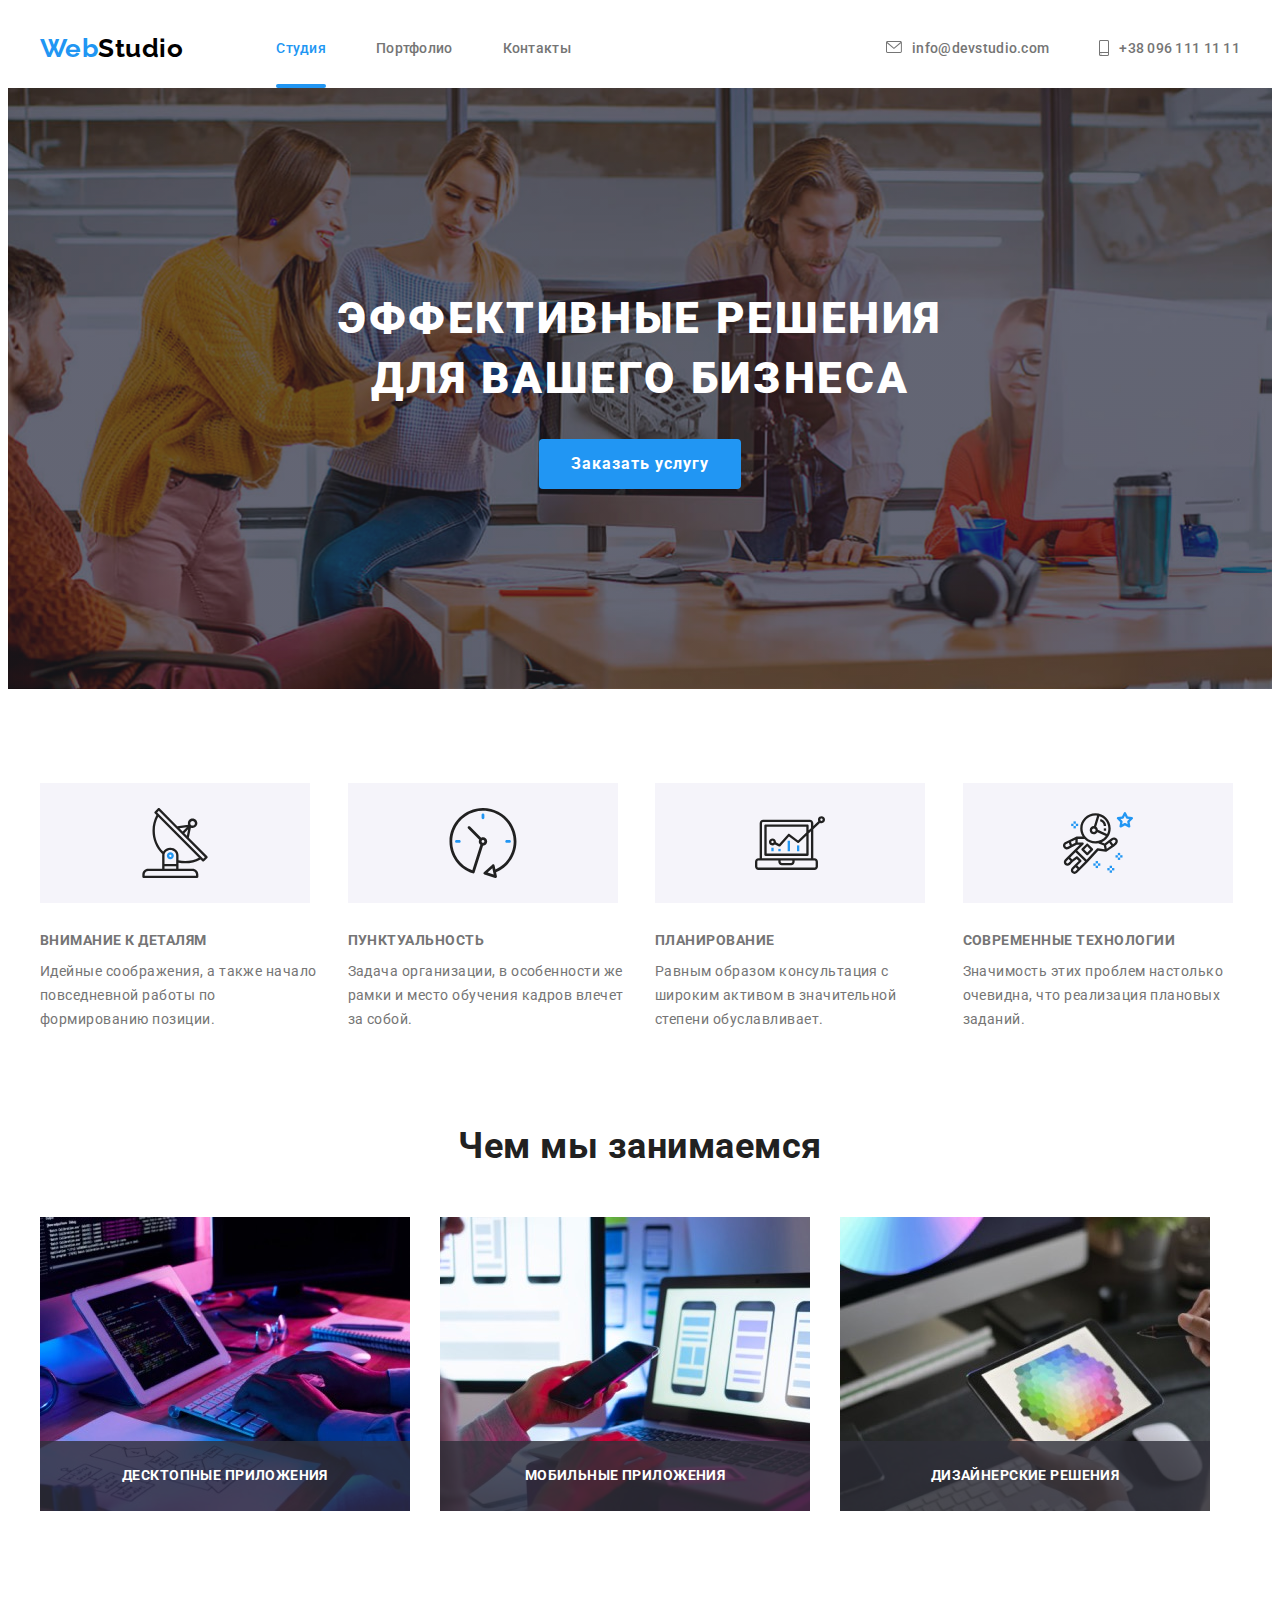
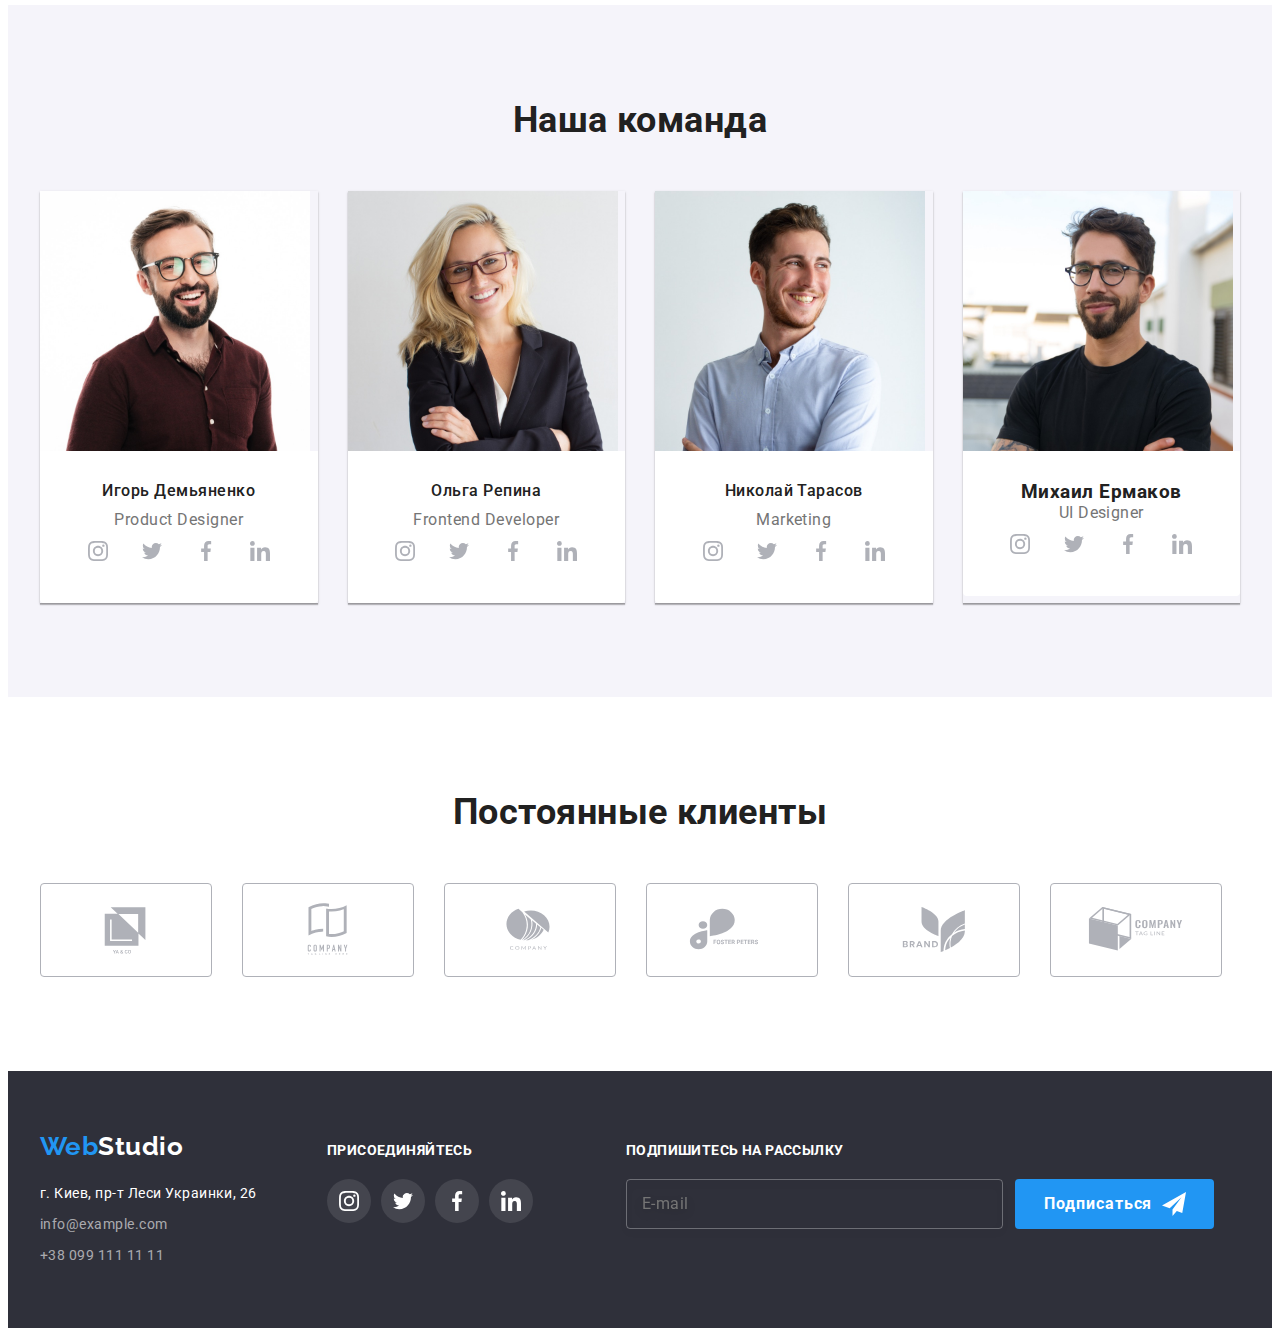
==== index.html @ 982da7e7 "Initial commit" ====
<!DOCTYPE html>
<html lang="ru">
  <head>
    <meta charset="UTF-8" />
    <meta http-equiv="X-UA-Compatible" content="IE=edge" />
    <meta name="viewport" content="width=device-width, initial-scale=1.0" />
    <title>WebStudio</title>
    <!-- Шрифты -->
    <link rel="preconnect" href="https://fonts.googleapis.com" />
    <link rel="preconnect" href="https://fonts.gstatic.com" crossorigin />
    <link
      href="https://fonts.googleapis.com/css2?family=Raleway:wght@700&family=Roboto:wght@400;500;700;900&display=swap"
      rel="stylesheet"
    />
    <!-- Нормализация стилей -->
    <link
      rel="stylesheet"
      href="https://cdnjs.cloudflare.com/ajax/libs/modern-normalize/1.1.0/modern-normalize.min.css"
      integrity="sha512-wpPYUAdjBVSE4KJnH1VR1HeZfpl1ub8YT/NKx4PuQ5NmX2tKuGu6U/JRp5y+Y8XG2tV+wKQpNHVUX03MfMFn9Q=="
      crossorigin="anonymous"
      referrerpolicy="no-referrer"
    />
    <!-- Стили текущие -->
    <link rel="stylesheet" href="./css/main.min.css" />
  </head>

  <body>
    <!-- Шапка сайта -->
    <header class="header">
      <div class="container header__container">
        <a href="./index.html" class="logo header__logo"
          ><span class="logo__accent">Web</span>Studio</a
        >
        <nav class="nav-menu">
          <ul class="nav-menu__list nav-menu__list--web list">
            <li class="nav-menu__item">
              <a href="./index.html" class="nav-menu__link link nav-menu__link--current">Студия</a>
            </li>
            <li class="nav-menu__item">
              <a href="./portfolio.html" class="nav-menu__link link">Портфолио</a>
            </li>
            <li class="nav-menu__item">
              <a href="" class="nav-menu__link link">Контакты</a>
            </li>
          </ul>
        </nav>
        <ul class="nav-contact list nav-contact--right nav-contact--web">
          <li class="nav-contact__item">
            <a href="mailto:info@devstudio.com" class="nav-contact__link link">
              <div class="nav-contact__wrapper">
                <svg class="nav-contact__icon" width="16" height="12">
                  <use href="./images/icons.svg#mail"></use>
                </svg>
                <p>info@devstudio.com</p>
              </div>
            </a>
          </li>
          <li class="nav-contact__item">
            <a href="tel:+380991111111" class="nav-contact__link link">
              <div class="nav-contact__wrapper nav-contact__wrapper--center">
                <svg class="nav-contact__icon" width="10" height="16">
                  <use href="./images/icons.svg#smartphone"></use>
                </svg>
                <p>+38 096 111 11 11</p>
              </div>
            </a>
          </li>
        </ul>
      </div>
    </header>

    <!-- Основной контент -->
    <main>
      <!-- Секция-герой -->
      <section class="hero">
        <div class="container">
          <h1 class="hero__title">Эффективные решения для вашего бизнеса</h1>
          <button type="button" class="btn hero__btn" data-modal-open>Заказать услугу</button>
        </div>
      </section>

      <!-- Модальное окно -->
      <div class="backdrop backdrop--is-hidden" data-modal>
        <div class="modal">
          <button type="button" class="modal__close-btn" data-modal-close>
            <svg class="modal__icon" width="30" height="30">
              <use href="./images/icons.svg#icon-close-black"></use>
            </svg>
          </button>
          <strong class="modal__title">Оставьте свои данные, мы вам перезвоним</strong>
          <div class="modal__container">
            <form name="modal__form">
              <div class="modal__group" role="group">
                <label class="modal__form-label">
                  <span class="modal__label-text">Имя</span>
                  <input
                    class="modal__form-field"
                    name="user-name"
                    type="text"
                    placeholder=" "
                    minlength="3"
                    maxlength="50"
                    required
                  />
                  <svg class="modal__form-icon" width="18" height="18">
                    <use href="./images/icons.svg#icon-person-black"></use>
                  </svg>
                </label>
                <label class="modal__form-label">
                  <span class="modal__label-text">Телефон</span>
                  <input
                    class="modal__form-field"
                    name="user-contact"
                    type="tel"
                    placeholder=" "
                    minlength="10"
                    maxlength="13"
                    required
                  />
                  <svg class="modal__form-icon" width="18" height="18">
                    <use href="./images/icons.svg#icon-phone-black"></use>
                  </svg>
                </label>
                <label class="modal__form-label">
                  <span class="modal__label-text">Почта</span>
                  <input
                    class="modal__form-field"
                    name="user-email"
                    type="email"
                    placeholder=" "
                    minlength="9"
                    maxlength="50"
                    required
                  />
                  <svg class="modal__form-icon" width="18" height="18">
                    <use href="./images/icons.svg#icon-email-black"></use>
                  </svg>
                </label>
                <label class="modal__form-label">
                  <span class="modal__label-text">Комментарий</span>
                  <textarea
                    class="modal__form-field modal__field-comment"
                    placeholder="Введите текст"
                  ></textarea>
                </label>
              </div>
              <label class="checkbox modal__checkbox">
                <input
                  class="checkbox__standart visually-hidden"
                  name="checkbox-agreement"
                  type="checkbox"
                  value=""
                />
                <span class="checkbox__custom">
                  <svg class="checkbox__icon" width="16" height="15">
                    <use href="./images/icons.svg#icon-check"></use>
                  </svg>
                </span>
                <span class="checkbox__agreement"
                  >Соглашаюсь с рассылкой и принимаю
                  <a class="checkbox__link" href="">Условия договора</a>
                </span>
              </label>
              <button class="btn modal__btn-send-form" type="submit">Отправить</button>
            </form>
          </div>
        </div>
      </div>
      <!-- Преимущества студии -->
      <section class="section-benefits section">
        <div class="container">
          <h2 class="section-title visually-hidden">Преимущества</h2>
          <ul class="list section-benefits__list">
            <li class="section-benefits__item">
              <div class="section-benefits__wrapper-img">
                <svg class="section-benefits__img" width="70" height="70">
                  <use href="./images/icons.svg#antenna"></use>
                </svg>
              </div>
              <h3 class="section-benefits__subtitle">Внимание к деталям</h3>
              <p class="section-benefits__desc">
                Идейные соображения, а также начало повседневной работы по формированию позиции.
              </p>
            </li>
            <li class="section-benefits__item">
              <div class="section-benefits__wrapper-img">
                <svg class="section-benefits__img" width="70" height="70">
                  <use href="./images/icons.svg#clock"></use>
                </svg>
              </div>
              <h3 class="section-benefits__subtitle">Пунктуальность</h3>
              <p class="section-benefits__desc">
                Задача организации, в особенности же рамки и место обучения кадров влечет за собой.
              </p>
            </li>
            <li class="section-benefits__item">
              <div class="section-benefits__wrapper-img">
                <svg class="section-benefits__img" width="70" height="70">
                  <use href="./images/icons.svg#diagram"></use>
                </svg>
              </div>
              <h3 class="section-benefits__subtitle">Планирование</h3>
              <p class="section-benefits__desc">
                Равным образом консультация с широким активом в значительной степени обуславливает.
              </p>
            </li>
            <li class="section-benefits__item">
              <div class="section-benefits__wrapper-img">
                <svg class="section-benefits__img" width="70" height="70">
                  <use href="./images/icons.svg#astronaut"></use>
                </svg>
              </div>
              <h3 class="section-benefits__subtitle">Современные технологии</h3>
              <p class="section-benefits__desc">
                Значимость этих проблем настолько очевидна, что реализация плановых заданий.
              </p>
            </li>
          </ul>
        </div>
      </section>

      <!-- Чем занимается студия -->
      <section class="section-work section">
        <div class="container">
          <h2 class="section-work__section-title section-title">Чем мы занимаемся</h2>
          <ul class="section-work__list list">
            <li class="section-work__item">
              <img
                src="./images/imagesmain/whatwedo-koding.jpg"
                alt="Человек пишет программный код"
                width="370"
              />
              <p class="section-work__desc">Десктопные приложения</p>
            </li>
            <li class="section-work__item">
              <img
                src="./images/imagesmain/whatwedo-mob.jpg"
                alt="На экране ноутбока представлены варианты разметки сайта для телефона"
                width="370"
              />
              <p class="section-work__desc">Мобильные приложения</p>
            </li>
            <li class="section-work__item">
              <img
                src="./images/imagesmain/whatwedo-tab.jpg"
                alt="Планшет со спектром цветов"
                width="370"
              />
              <p class="section-work__desc">Дизайнерские решения</p>
            </li>
          </ul>
        </div>
      </section>

      <!-- Команда сотрудников студии -->
      <section class="section-team section">
        <div class="container">
          <h2 class="section-team__section-title section-title">Наша команда</h2>
          <ul class="list section-team__list">
            <li class="section-team__item">
              <img
                src="./images/imagesmain/Demyanenko.jpg"
                alt="Фото Product Designer Игорь Демьяненко"
                width="270"
              />
              <div class="section-team__card">
                <h3 class="section-team__subtitle subtitle">Игорь Демьяненко</h3>
                <p class="section-team__desc" lang="en">Product Designer</p>
                <ul class="list socialmedia-list">
                  <li class="socialmedia-list__item">
                    <a
                      href=""
                      class="link socialmedia-list__link"
                      target="_blank"
                      rel="noopener no-referrer"
                      aria-label="instagram"
                    >
                      <svg class="socialmedia-list__icon" width="20" height="20">
                        <use href="./images/icons.svg#instagram"></use>
                      </svg>
                    </a>
                  </li>
                  <li class="socialmedia-list__item">
                    <a
                      href=""
                      class="link socialmedia-list__link"
                      target="_blank"
                      rel="noopener no-referrer"
                      aria-label="twitter"
                    >
                      <svg class="socialmedia-list__icon" width="20" height="20">
                        <use href="./images/icons.svg#twitter"></use>
                      </svg>
                    </a>
                  </li>
                  <li class="socialmedia-list__item">
                    <a
                      href=""
                      class="link socialmedia-list__link"
                      target="_blank"
                      rel="noopener no-referrer"
                      aria-label="facebook"
                    >
                      <svg class="socialmedia-list__icon" width="20" height="20">
                        <use href="./images/icons.svg#facebook"></use>
                      </svg>
                    </a>
                  </li>
                  <li class="socialmedia-list__item">
                    <a
                      href=""
                      class="link socialmedia-list__link"
                      target="_blank"
                      rel="noopener no-referrer"
                      aria-label="linkedin"
                    >
                      <svg class="socialmedia-list__icon" width="20" height="20">
                        <use href="./images/icons.svg#linkedin"></use>
                      </svg>
                    </a>
                  </li>
                </ul>
              </div>
            </li>
            <li class="section-team__item">
              <img
                src="./images/imagesmain/Repina.jpg"
                alt="Фото Frontend Developer Ольга Репина"
                width="270"
              />
              <div class="section-team__card">
                <h3 class="section-team__subtitle subtitle">Ольга Репина</h3>
                <p class="section-team__desc" lang="en">Frontend Developer</p>
                <ul class="list socialmedia-list">
                  <li class="socialmedia-list__item">
                    <a
                      href=""
                      class="link socialmedia-list__link"
                      target="_blank"
                      rel="noopener no-referrer"
                      aria-label="instagram"
                    >
                      <svg class="socialmedia-list__icon" width="20" height="20">
                        <use href="./images/icons.svg#instagram"></use>
                      </svg>
                    </a>
                  </li>
                  <li class="socialmedia-list__item">
                    <a
                      href=""
                      class="link socialmedia-list__link"
                      target="_blank"
                      rel="noopener no-referrer"
                      aria-label="twitter"
                    >
                      <svg class="socialmedia-list__icon" width="20" height="20">
                        <use href="./images/icons.svg#twitter"></use>
                      </svg>
                    </a>
                  </li>
                  <li class="socialmedia-list__item">
                    <a
                      href=""
                      class="link socialmedia-list__link"
                      target="_blank"
                      rel="noopener no-referrer"
                      aria-label="facebook"
                    >
                      <svg class="socialmedia-list__icon" width="20" height="20">
                        <use href="./images/icons.svg#facebook"></use>
                      </svg>
                    </a>
                  </li>
                  <li class="socialmedia-list__item">
                    <a
                      href=""
                      class="link socialmedia-list__link"
                      target="_blank"
                      rel="noopener no-referrer"
                      aria-label="linkedin"
                    >
                      <svg class="socialmedia-list__icon" width="20" height="20">
                        <use href="./images/icons.svg#linkedin"></use>
                      </svg>
                    </a>
                  </li>
                </ul>
              </div>
            </li>
            <li class="section-team__item">
              <img
                src="./images/imagesmain/Tarasov.jpg"
                alt="Фото Marketing Николай Тарасов"
                width="270"
              />
              <div class="section-team__card">
                <h3 class="section-team__subtitle subtitle">Николай Тарасов</h3>
                <p class="section-team__desc" lang="en">Marketing</p>
                <ul class="list socialmedia-list">
                  <li class="socialmedia-list__item">
                    <a
                      href=""
                      class="link socialmedia-list__link"
                      target="_blank"
                      rel="noopener no-referrer"
                      aria-label="instagram"
                    >
                      <svg class="socialmedia-list__icon" width="20" height="20">
                        <use href="./images/icons.svg#instagram"></use>
                      </svg>
                    </a>
                  </li>
                  <li class="socialmedia-list__item">
                    <a
                      href=""
                      class="link socialmedia-list__link"
                      target="_blank"
                      rel="noopener no-referrer"
                      aria-label="twitter"
                    >
                      <svg class="socialmedia-list__icon" width="20" height="20">
                        <use href="./images/icons.svg#twitter"></use>
                      </svg>
                    </a>
                  </li>
                  <li class="socialmedia-list__item">
                    <a
                      href=""
                      class="link socialmedia-list__link"
                      target="_blank"
                      rel="noopener no-referrer"
                      aria-label="facebook"
                    >
                      <svg class="socialmedia-list__icon" width="20" height="20">
                        <use href="./images/icons.svg#facebook"></use>
                      </svg>
                    </a>
                  </li>
                  <li class="socialmedia-list__item">
                    <a
                      href=""
                      class="link socialmedia-list__link"
                      target="_blank"
                      rel="noopener no-referrer"
                      aria-label="linkedin"
                    >
                      <svg class="socialmedia-list__icon" width="20" height="20">
                        <use href="./images/icons.svg#linkedin"></use>
                      </svg>
                    </a>
                  </li>
                </ul>
              </div>
            </li>
            <li class="section-team__item">
              <img
                src="./images/imagesmain/Ermakov.jpg"
                alt="Фото UI Designer Михаил Ермаков"
                width="270"
              />
              <div class="section-team__card">
                <h3 class="subtitle">Михаил Ермаков</h3>
                <p class="desc" lang="en">UI Designer</p>
                <ul class="list socialmedia-list">
                  <li class="socialmedia-list__item">
                    <a
                      href=""
                      class="link socialmedia-list__link"
                      target="_blank"
                      rel="noopener no-referrer"
                      aria-label="instagram"
                    >
                      <svg class="socialmedia-list__icon" width="20" height="20">
                        <use href="./images/icons.svg#instagram"></use>
                      </svg>
                    </a>
                  </li>
                  <li class="socialmedia-list__item">
                    <a
                      href=""
                      class="link socialmedia-list__link"
                      target="_blank"
                      rel="noopener no-referrer"
                      aria-label="twitter"
                    >
                      <svg class="socialmedia-list__icon" width="20" height="20">
                        <use href="./images/icons.svg#twitter"></use>
                      </svg>
                    </a>
                  </li>
                  <li class="socialmedia-list__item">
                    <a
                      href=""
                      class="link socialmedia-list__link"
                      target="_blank"
                      rel="noopener no-referrer"
                      aria-label="facebook"
                    >
                      <svg class="socialmedia-list__icon" width="20" height="20">
                        <use href="./images/icons.svg#facebook"></use>
                      </svg>
                    </a>
                  </li>
                  <li class="socialmedia-list__item">
                    <a
                      href=""
                      class="link socialmedia-list__link"
                      target="_blank"
                      rel="noopener no-referrer"
                      aria-label="linkedin"
                    >
                      <svg class="socialmedia-list__icon" width="20" height="20">
                        <use href="./images/icons.svg#linkedin"></use>
                      </svg>
                    </a>
                  </li>
                </ul>
              </div>
            </li>
          </ul>
        </div>
      </section>
    </main>

    <!-- Постоянные клиенты -->
    <section class="section-clients section section-clients--last">
      <div class="container clients-container">
        <h2 class="section-clients__title section-title">Постоянные клиенты</h2>
        <ul class="list section-clients__list">
          <li class="section-clients__item">
            <a
              class="link section-clients__link"
              href=""
              rel="noopener no-refferel"
              target="_blank"
              aria-label="Логотип компании-клиента YA&CO"
            >
              <svg class="section-clients__logo" width="106" height="60">
                <use href="./images/icons.svg#logo-1"></use>
              </svg>
            </a>
          </li>
          <li class="section-clients__item">
            <a
              class="link section-clients__link"
              href=""
              rel="noopener no-refferel"
              target="_blank"
              aria-label="Логотип компании-клиента2"
            >
              <svg class="section-clients__logo" width="106" height="60">
                <use href="./images/icons.svg#logo-2"></use>
              </svg>
            </a>
          </li>
          <li class="section-clients__item">
            <a
              class="link section-clients__link"
              href=""
              rel="noopener no-refferel"
              target="_blank"
              aria-label="Логотип компании-клиента3"
            >
              <svg class="section-clients__logo" width="106" height="60">
                <use href="./images/icons.svg#logo-3"></use>
              </svg>
            </a>
          </li>
          <li class="section-clients__item">
            <a
              class="link section-clients__link"
              href=""
              rel="noopener no-refferel"
              target="_blank"
              aria-label="Логотип компании-клиента4"
            >
              <svg class="section-clients__logo" width="106" height="60">
                <use href="./images/icons.svg#logo-4"></use>
              </svg>
            </a>
          </li>
          <li class="section-clients__item">
            <a
              class="link section-clients__link"
              href=""
              rel="noopener no-refferel"
              target="_blank"
              aria-label="Логотип компании-клиента5"
            >
              <svg class="section-clients__logo" width="106" height="60">
                <use href="./images/icons.svg#logo-5"></use>
              </svg>
            </a>
          </li>
          <li class="section-clients__item">
            <a
              class="link section-clients__link"
              href=""
              rel="noopener no-refferel"
              target="_blank"
              aria-label="Логотип компании-клиента6"
            >
              <svg class="section-clients__logo" width="106" height="60">
                <use href="./images/icons.svg#logo-6"></use>
              </svg>
            </a>
          </li>
        </ul>
      </div>
    </section>

    <!-- Подвал сайта -->
    <footer class="footer">
      <div class="container footer__container">
        <div class="footer__contact">
          <a href="./index.html" class="logo footer__logo"
            ><span class="logo__accent">Web</span>Studio</a
          >
          <address class="address footer__address">
            <ul class="address__list list">
              <li class="address__item">
                <a href="" class="address__link address__link--white link"
                  >г. Киев, пр-т Леси Украинки, 26</a
                >
              </li>
              <li class="address__item">
                <a href="mailto:info@example.com" class="address__link link">info@example.com</a>
              </li>
              <li class="address__item">
                <a href="tel:+380991111111" class="address__link link">+38 099 111 11 11</a>
              </li>
            </ul>
          </address>
        </div>
        <div class="footer__follow">
          <h2 class="footer__title">присоединяйтесь</h2>
          <ul class="socialmedia-list list">
            <li class="socialmedia-list__item">
              <a
                href=""
                class="socialmedia-list__link socialmedia-list__link--on-bckgr link"
                target="_blank"
                rel="noopener no-referrer"
                aria-label="instagram"
              >
                <svg class="socialmedia-list__icon" width="20" height="20">
                  <use href="./images/icons.svg#instagram"></use>
                </svg>
              </a>
            </li>
            <li class="socialmedia-list__item">
              <a
                href=""
                class="socialmedia-list__link socialmedia-list__link--on-bckgr link"
                target="_blank"
                rel="noopener no-referrer"
                aria-label="twitter"
              >
                <svg class="socialmedia-list__icon" width="20" height="20">
                  <use href="./images/icons.svg#twitter"></use>
                </svg>
              </a>
            </li>
            <li class="socialmedia-list__item">
              <a
                href=""
                class="socialmedia-list__link socialmedia-list__link--on-bckgr link"
                target="_blank"
                rel="noopener no-referrer"
                aria-label="facebook"
              >
                <svg class="socialmedia-list__icon" width="20" height="20">
                  <use href="./images/icons.svg#facebook"></use>
                </svg>
              </a>
            </li>
            <li class="socialmedia-list__item">
              <a
                href=""
                class="socialmedia-list__link socialmedia-list__link--on-bckgr link"
                target="_blank"
                rel="noopener no-referrer"
                aria-label="linkedin"
              >
                <svg class="socialmedia-list__icon" width="20" height="20">
                  <use href="./images/icons.svg#linkedin"></use>
                </svg>
              </a>
            </li>
          </ul>
        </div>
        <div class="footer__subscribe">
          <h2 class="footer__title">Подпишитесь на рассылку</h2>
          <form name="subscribe-form" class="subscribe-form">
            <input
              class="subscribe-form__field"
              name="subscribe-email"
              type="email"
              placeholder="E-mail"
              autocomplete="on"
            />
            <button class="btn subscribe-form__btn" type="submit">
              <span> Подписаться</span>
              <svg class="subscribe-form__icon" width="24" height="24">
                <use href="./images/icons.svg#icon-send"></use>
              </svg>
            </button>
          </form>
        </div>
      </div>
    </footer>
    <!-- Скрипты -->
    <script src="./js/modal.js"></script>
  </body>
</html>
---- css/main.min.css ----
:root{--main-text-color: #757575;--title-text-color: #212121;--accent-color: #2196f3;--text-on-background: #ffffff;--background-color: #f5f4fa;--width-container: 1200px;--animation: 250ms cubic-bezier(0.4, 0, 0.2, 1)}.visually-hidden{position:absolute;width:1px;height:1px;margin:-1px;border:0;padding:0;white-space:nowrap;-webkit-clip-path:inset(100%);clip-path:inset(100%);clip:rect(0 0 0 0);overflow:hidden}body{color:var(--main-text-color);font-family:"Roboto",sans-serif;letter-spacing:.03em}.link{color:var(--title-text-color)}h1,h2,h3,h4,h5,h6,p{margin:0}.list{list-style:none;padding:0;margin:0}.link{text-decoration:none;color:currentColor}img{display:block;max-width:100%}.container{width:var(--width-container);margin-left:auto;margin-right:auto;padding-left:15px;padding-right:15px}.section{padding-top:94px}.logo{color:#000;text-decoration:none;font-family:"Raleway",sans-serif;font-weight:700;font-size:26px;line-height:1.19}.logo:hover,.logo:focus{color:#000;text-decoration:none;font-family:"Raleway",sans-serif;font-weight:700;font-size:26px;line-height:1.19}.logo__accent{color:var(--accent-color)}.logo__accent:hover,.logo__accent:focus{color:var(--accent-color)}.btn{border:none;border-radius:4px;font-family:inherit;font-size:16px;font-weight:700;line-height:1.88;letter-spacing:.06em;color:var(--text-on-background);background-color:var(--accent-color);cursor:pointer;-webkit-transition:background-color var(--animation) filter var(--animation);transition:background-color var(--animation) filter var(--animation)}.btn:hover,.btn:focus{background-color:#188ce8;-webkit-box-shadow:0px 4px 4px rgba(0,0,0,.15);box-shadow:0px 4px 4px rgba(0,0,0,.15)}.section-title{font-weight:700;font-size:36px;line-height:1.17;text-align:center;color:var(--title-text-color)}.subtitle{color:var(--title-text-color)}.socialmedia-list{display:-webkit-box;display:-ms-flexbox;display:flex;-webkit-box-align:center;-ms-flex-align:center;align-items:center;-webkit-box-pack:center;-ms-flex-pack:center;justify-content:center;gap:10px}.socialmedia-list__link{display:-webkit-box;display:-ms-flexbox;display:flex;-webkit-box-align:center;-ms-flex-align:center;align-items:center;-webkit-box-pack:center;-ms-flex-pack:center;justify-content:center;width:44px;height:44px;border-radius:50%;color:#afb1b8;-webkit-transition:background-color var(--animation),color var(--animation);transition:background-color var(--animation),color var(--animation)}.socialmedia-list__icon{fill:currentColor}.socialmedia-list__link:hover,.socialmedia-list__link:focus{background-color:var(--accent-color);color:#fff}.backdrop{position:fixed;top:0;left:0;width:100%;height:100%;z-index:100;background:rgba(0,0,0,.2);opacity:1;-webkit-transition:opacity var(--animation),visibility var(--animation);transition:opacity var(--animation),visibility var(--animation)}.backdrop--is-hidden{opacity:0;visibility:hidden;pointer-events:none}.modal{position:absolute;top:50%;left:50%;width:528px;height:581px;-webkit-transform:translate(-50%, -50%) scale(1);transform:translate(-50%, -50%) scale(1);padding:40px;background-color:#fff;-webkit-box-shadow:0px 1px 3px rgba(0,0,0,.12),0px 1px 1px rgba(0,0,0,.14),0px 2px 1px rgba(0,0,0,.2);box-shadow:0px 1px 3px rgba(0,0,0,.12),0px 1px 1px rgba(0,0,0,.14),0px 2px 1px rgba(0,0,0,.2);border-radius:4px;-webkit-transition:-webkit-transform var(--animation);transition:-webkit-transform var(--animation);transition:transform var(--animation);transition:transform var(--animation), -webkit-transform var(--animation)}.backdrop--is-hidden .modal{-webkit-transform:translate(-50%, -50%) scale(0.5);transform:translate(-50%, -50%) scale(0.5)}.modal__close-btn{position:absolute;top:8px;right:8px;display:-webkit-box;display:-ms-flexbox;display:flex;-webkit-box-align:center;-ms-flex-align:center;align-items:center;-webkit-box-pack:center;-ms-flex-pack:center;justify-content:center;width:30px;height:30px;border-radius:50%;background:#fff;border:1px solid rgba(0,0,0,.1);cursor:pointer;-webkit-transition:fill var(--animation);transition:fill var(--animation)}.modal__close-btn:hover,.modal__close-btn:focus{fill:var(--accent-color)}.modal__title{font-family:"Roboto";font-weight:700;font-size:20px;line-height:1.15;text-align:center;letter-spacing:.03em;color:var(--title-text-color)}.modal__container{padding-top:12px;text-align:center}.modal__form-label{position:relative;display:-webkit-box;display:-ms-flexbox;display:flex;-webkit-box-orient:vertical;-webkit-box-direction:normal;-ms-flex-direction:column;flex-direction:column;margin-bottom:10px}.modal__label-text{margin-bottom:4px;font-family:"Roboto";font-weight:400;font-size:12px;line-height:1.17;letter-spacing:.01em;text-align:left;color:var(--main-text-color)}.modal__form-field{height:40px;border:1px solid rgba(33,33,33,.2);border-radius:4px;padding-left:40px;-webkit-transition:border-color var(--animation);transition:border-color var(--animation)}.modal__form-field:focus{border-color:var(--accent-color);outline:rgba(0,0,0,0)}.modal__form-field:invalid:not(:-moz-placeholder-shown){border:1px solid red}.modal__form-field:invalid:not(:-ms-input-placeholder){border:1px solid red}.modal__form-field:invalid:not(:placeholder-shown){border:1px solid red}.modal__field-comment{height:120px;border:1px solid rgba(33,33,33,.2);border-radius:4px;-webkit-transition:border-color var(--animation);transition:border-color var(--animation);padding:12px 16px;resize:none}.modal__field-comment::-webkit-input-placeholder{font-family:"Roboto";font-weight:400;font-size:12px;line-height:1.17;letter-spacing:.01em;color:rgba(117,117,117,.5)}.modal__field-comment::-moz-placeholder{font-family:"Roboto";font-weight:400;font-size:12px;line-height:1.17;letter-spacing:.01em;color:rgba(117,117,117,.5)}.modal__field-comment:-ms-input-placeholder{font-family:"Roboto";font-weight:400;font-size:12px;line-height:1.17;letter-spacing:.01em;color:rgba(117,117,117,.5)}.modal__field-comment::-ms-input-placeholder{font-family:"Roboto";font-weight:400;font-size:12px;line-height:1.17;letter-spacing:.01em;color:rgba(117,117,117,.5)}.modal__field-comment::placeholder{font-family:"Roboto";font-weight:400;font-size:12px;line-height:1.17;letter-spacing:.01em;color:rgba(117,117,117,.5)}.modal__form-icon{position:absolute;top:50%;left:12px;-webkit-transition:fill var(--animation);transition:fill var(--animation)}.modal__form-field:focus+.modal__form-icon{fill:var(--accent-color)}.modal__checkbox{margin-top:20px;margin-bottom:0;padding-left:12px}.checkbox__custom{position:relative;display:inline-block;width:16px;height:15px;margin-right:9px;border:2px solid #212121;border-radius:2px}.checkbox__standart:checked+.checkbox__custom{display:inline-block;width:16px;height:15px;margin-right:9px;border:2px solid var(--accent-color);border-radius:2px;background-color:var(--accent-color)}.checkbox__icon{position:absolute;top:-2px;left:-2px;opacity:0}.checkbox__standart:checked+.checkbox__custom .checkbox__icon{opacity:1;fill:var(--text-on-background)}.checkbox__agreement{font-family:"Roboto";font-weight:400;font-size:14px;line-height:1.71;letter-spacing:.03em;color:var(--main-text-color)}.checkbox__link{color:var(--accent-color)}.modal__btn-send-form{margin-top:30px;padding:10px 55px 10px 56px;-webkit-box-shadow:0px 4px 4px rgba(0,0,0,.15);box-shadow:0px 4px 4px rgba(0,0,0,.15)}.subscribe-form{display:-webkit-box;display:-ms-flexbox;display:flex}.subscribe-form__btn{display:-webkit-inline-box;display:-ms-inline-flexbox;display:inline-flex;gap:10px;-webkit-box-align:center;-ms-flex-align:center;align-items:center;-webkit-box-pack:center;-ms-flex-pack:center;justify-content:center;padding:10px 28px 10px 29px}.subscribe-form__icon{fill:var(--text-on-background)}.subscribe-form__field{display:inline-block;width:358px;margin-right:12px;padding-top:14px;padding-bottom:14px;padding-left:15px;border:1px solid rgba(255,255,255,.3);-webkit-filter:drop-shadow(0px 4px 4px rgba(0, 0, 0, 0.15));filter:drop-shadow(0px 4px 4px rgba(0, 0, 0, 0.15));border-radius:4px;font-family:"Roboto";font-weight:400;font-size:16px;line-height:1.25;letter-spacing:.03em;color:rgba(255,255,255,.6);background-color:inherit;-webkit-transition:border-color var(--animation);transition:border-color var(--animation)}.subscribe-form__field:focus{border-color:var(--accent-color);outline:rgba(0,0,0,0)}.header__container{display:-webkit-box;display:-ms-flexbox;display:flex;-webkit-box-align:center;-ms-flex-align:center;align-items:center}.header__logo{margin-right:93px}.nav-menu__list{-webkit-box-align:center;-ms-flex-align:center;align-items:center;gap:50px}.nav-menu__list--web{display:-webkit-box;display:-ms-flexbox;display:flex}.nav-menu__item{position:relative}.nav-menu__link{display:block;padding-top:32px;padding-bottom:32px;font-weight:500;font-size:14px;line-height:1.15;letter-spacing:.02em;-webkit-transition:color var(--animation);transition:color var(--animation)}.nav-menu__link--current{color:var(--accent-color)}.nav-menu__link--current::before{position:absolute;bottom:0;left:0;content:"";display:inline-block;width:100%;height:4px;background:var(--accent-color);border-radius:2px}.nav-menu__link:hover,.nav-menu__link:focus{color:var(--accent-color)}.nav-contact{-webkit-box-align:center;-ms-flex-align:center;align-items:center;gap:50px}.nav-contact--web{display:-webkit-box;display:-ms-flexbox;display:flex}.nav-contact--right{margin-left:auto}.nav-contact__wrapper{display:-webkit-box;display:-ms-flexbox;display:flex;gap:10px;-webkit-box-align:baseline;-ms-flex-align:baseline;align-items:baseline}.nav-contact__wrapper--center{-webkit-box-align:center;-ms-flex-align:center;align-items:center}.nav-contact__icon{fill:currentColor}.nav-contact__link{display:block;padding-top:32px;padding-bottom:32px;font-weight:500;font-size:14px;line-height:1.15;letter-spacing:.02em;color:currentColor;-webkit-transition:color var(--animation);transition:color var(--animation)}.nav-contact__link:focus,.nav-contact__link:hover{color:var(--accent-color)}.hero{background-image:-webkit-gradient(linear, left top, left bottom, from(rgba(47, 48, 58, 0.4)), to(rgba(47, 48, 58, 0.4))),url(../images/imagesmain/hero.jpg);background-image:linear-gradient(rgba(47, 48, 58, 0.4), rgba(47, 48, 58, 0.4)),url(../images/imagesmain/hero.jpg);background-color:#c4c4c4;background-position:center;background-size:cover;background-repeat:no-repeat;text-align:center;max-width:1600px;margin-left:auto;margin-right:auto;padding-top:200px;padding-bottom:200px}.hero__title{width:696px;margin-right:auto;margin-left:auto;font-weight:900;font-size:44px;line-height:1.37;letter-spacing:.06em;text-transform:uppercase;color:var(--text-on-background)}.hero__btn{display:inline-block;padding:10px 32px;margin-top:30px}.section-benefits{font-size:14px}.section-benefits__list{display:-webkit-box;display:-ms-flexbox;display:flex;gap:30px}.section-benefits__item{-ms-flex-preferred-size:calc((100% - 90px)/4);flex-basis:calc((100% - 90px)/4)}.section-benefits__wrapper-img{display:-webkit-box;display:-ms-flexbox;display:flex;-webkit-box-align:center;-ms-flex-align:center;align-items:center;-webkit-box-pack:center;-ms-flex-pack:center;justify-content:center;width:270px;height:120px;background-color:var(--background-color);margin-bottom:30px}.section-benefits__img{background-color:var(--background-color)}.section-benefits__subtitle{margin-bottom:10px;font-weight:700;font-size:14px;line-height:1.14;text-transform:uppercase}.section-benefits__desc{line-height:1.72}.section-work{padding-bottom:94px}.section-work__section-title{margin-bottom:50px}.section-work__list{display:-webkit-box;display:-ms-flexbox;display:flex;gap:30px}.section-work__item{position:relative}.section-work__desc{position:absolute;width:100%;bottom:0;left:0;font-family:"Roboto";font-weight:700;font-size:14px;line-height:1.14;text-align:center;letter-spacing:.03em;text-transform:uppercase;padding-top:27px;padding-bottom:27px;color:var(--text-on-background);background:rgba(47,48,58,.8)}.section-team{background-color:var(--background-color);padding-bottom:94px}.section-team__section-title{margin-bottom:50px}.section-team__list{display:-webkit-box;display:-ms-flexbox;display:flex;gap:30px}.section-team__item{-ms-flex-preferred-size:calc((100% - 90px)/4);flex-basis:calc((100% - 90px)/4);-webkit-box-shadow:0px 1px 3px rgba(0,0,0,.12),0px 1px 1px rgba(0,0,0,.14),0px 2px 1px rgba(0,0,0,.2);box-shadow:0px 1px 3px rgba(0,0,0,.12),0px 1px 1px rgba(0,0,0,.14),0px 2px 1px rgba(0,0,0,.2)}.section-team__card{padding-top:30px;padding-bottom:30px;border-radius:0px 0px 4px 4px;background-color:#fff;font-size:16px;line-height:1.19;text-align:center}.section-team__subtitle{margin-bottom:10px;font-weight:500;font-size:16px}.section-team__desc{font-weight:400}.section-clients--last{padding-bottom:94px}.section-clients__title{margin-bottom:50px}.section-clients__list{display:-webkit-box;display:-ms-flexbox;display:flex;gap:30px}.section-clients__logo{fill:currentColor}.section-clients__link{display:-webkit-box;display:-ms-flexbox;display:flex;-webkit-box-align:center;-ms-flex-align:center;align-items:center;-webkit-box-pack:center;-ms-flex-pack:center;justify-content:center;width:170px;height:92px;border:1px solid #afb1b8;border-radius:4px;color:#afb1b8;-webkit-transition:color var(--animation),border-color var(--animation);transition:color var(--animation),border-color var(--animation)}.section-clients__link:hover,.section-clients__link:focus{color:var(--accent-color);border-color:var(--accent-color)}.footer{padding-top:60px;padding-bottom:60px;background-color:#2f303a}.footer__container{display:-webkit-box;display:-ms-flexbox;display:flex;-webkit-box-pack:start;-ms-flex-pack:start;justify-content:flex-start}.footer__contact{margin-right:70px}.footer__address{margin-top:20px}.footer__logo{font-style:normal;color:var(--text-on-background)}.footer__logo:hover,.footer__logo:focus{color:var(--text-on-background)}.address{font-weight:400;font-size:14px;line-height:1.71}.address__item:not(:last-child){margin-bottom:7px}.address__link{font-style:normal;color:rgba(255,255,255,.6);-webkit-transition:color var(--animation);transition:color var(--animation)}.address__link--white{color:var(--text-on-background)}.address__link:hover,.address__link:focus{color:var(--accent-color)}.footer__follow{margin-right:93px}.footer__title{margin-bottom:20px;padding-top:12px;font-weight:700;font-size:14px;line-height:1.14;letter-spacing:.03em;text-transform:uppercase;color:#fff}.socialmedia-list__link--on-bckgr{color:#fff;background-color:rgba(255,255,255,.1);-webkit-transition:color var(--animation),background-color var(--animation);transition:color var(--animation),background-color var(--animation)}.socialmedia-list__link--on-bckgr:hover,.socialmedia-list__link--on-bckgr:focus{color:#fff;background-color:var(--accent-color)}.header-line{border-bottom:1px solid #ececec}.container-portfolio .filtr{display:-webkit-box;display:-ms-flexbox;display:flex;-webkit-box-pack:center;-ms-flex-pack:center;justify-content:center;gap:8px;margin-bottom:50px}.portfolio .worklist-list{display:-webkit-box;display:-ms-flexbox;display:flex;-ms-flex-wrap:wrap;flex-wrap:wrap;gap:30px}.btn-filtr{padding:6px 22px;border:none;border-radius:4px;font-family:inherit;font-weight:500;font-size:16px;line-height:1.62;color:var(--title-text-color);background-color:var(--background-color);cursor:pointer;-webkit-transition:color var(--animation),background-color var(--animation),-webkit-box-shadow var(--animation);transition:color var(--animation),background-color var(--animation),-webkit-box-shadow var(--animation);transition:color var(--animation),background-color var(--animation),box-shadow var(--animation);transition:color var(--animation),background-color var(--animation),box-shadow var(--animation),-webkit-box-shadow var(--animation)}.btn-filtr:hover,.btn-filtr:focus{color:var(--text-on-background);background-color:var(--accent-color);-webkit-box-shadow:0px 3px 1px rgba(0,0,0,.1),0px 1px 2px rgba(0,0,0,.08),0px 2px 2px rgba(0,0,0,.12);box-shadow:0px 3px 1px rgba(0,0,0,.1),0px 1px 2px rgba(0,0,0,.08),0px 2px 2px rgba(0,0,0,.12)}.btn-filtr.current{color:var(--text-on-background);background-color:var(--accent-color)}.worklist-list .desc{padding:20px 24px;border:1px solid #eee;border-top:none}.worklist-list .title{font-weight:700;font-size:18px;line-height:2;letter-spacing:.06em}.worklist-list .item{-ms-flex-preferred-size:calc((100% - 60px)/3);flex-basis:calc((100% - 60px)/3);-webkit-transition:-webkit-box-shadow var(--animation);transition:-webkit-box-shadow var(--animation);transition:box-shadow var(--animation);transition:box-shadow var(--animation), -webkit-box-shadow var(--animation)}.worklist-list .item:hover,.worklist-list .item:focus{-webkit-box-shadow:0px 1px 1px rgba(0,0,0,.12),0px 4px 4px rgba(0,0,0,.06),1px 4px 6px rgba(0,0,0,.16);box-shadow:0px 1px 1px rgba(0,0,0,.12),0px 4px 4px rgba(0,0,0,.06),1px 4px 6px rgba(0,0,0,.16)}.worklist-list .category{font-size:16px;line-height:1.88;color:var(--main-text-color)}.thumb{position:relative;overflow:hidden}.overlay{position:absolute;top:0;left:0;width:100%;height:100%;-webkit-transform:translateY(100%);transform:translateY(100%);padding:63px 24px;background:rgba(33,150,243,.9);-webkit-transition:-webkit-transform var(--animation);transition:-webkit-transform var(--animation);transition:transform var(--animation);transition:transform var(--animation), -webkit-transform var(--animation)}.overlay-text{font-family:"Roboto";font-weight:400;font-size:18px;line-height:1.56;letter-spacing:.03em;-webkit-user-select:none;-moz-user-select:none;-ms-user-select:none;user-select:none;color:#fff}.worklist-list .item:hover .overlay{-webkit-transform:translateY(0);transform:translateY(0)}/*# sourceMappingURL=main.min.css.map */
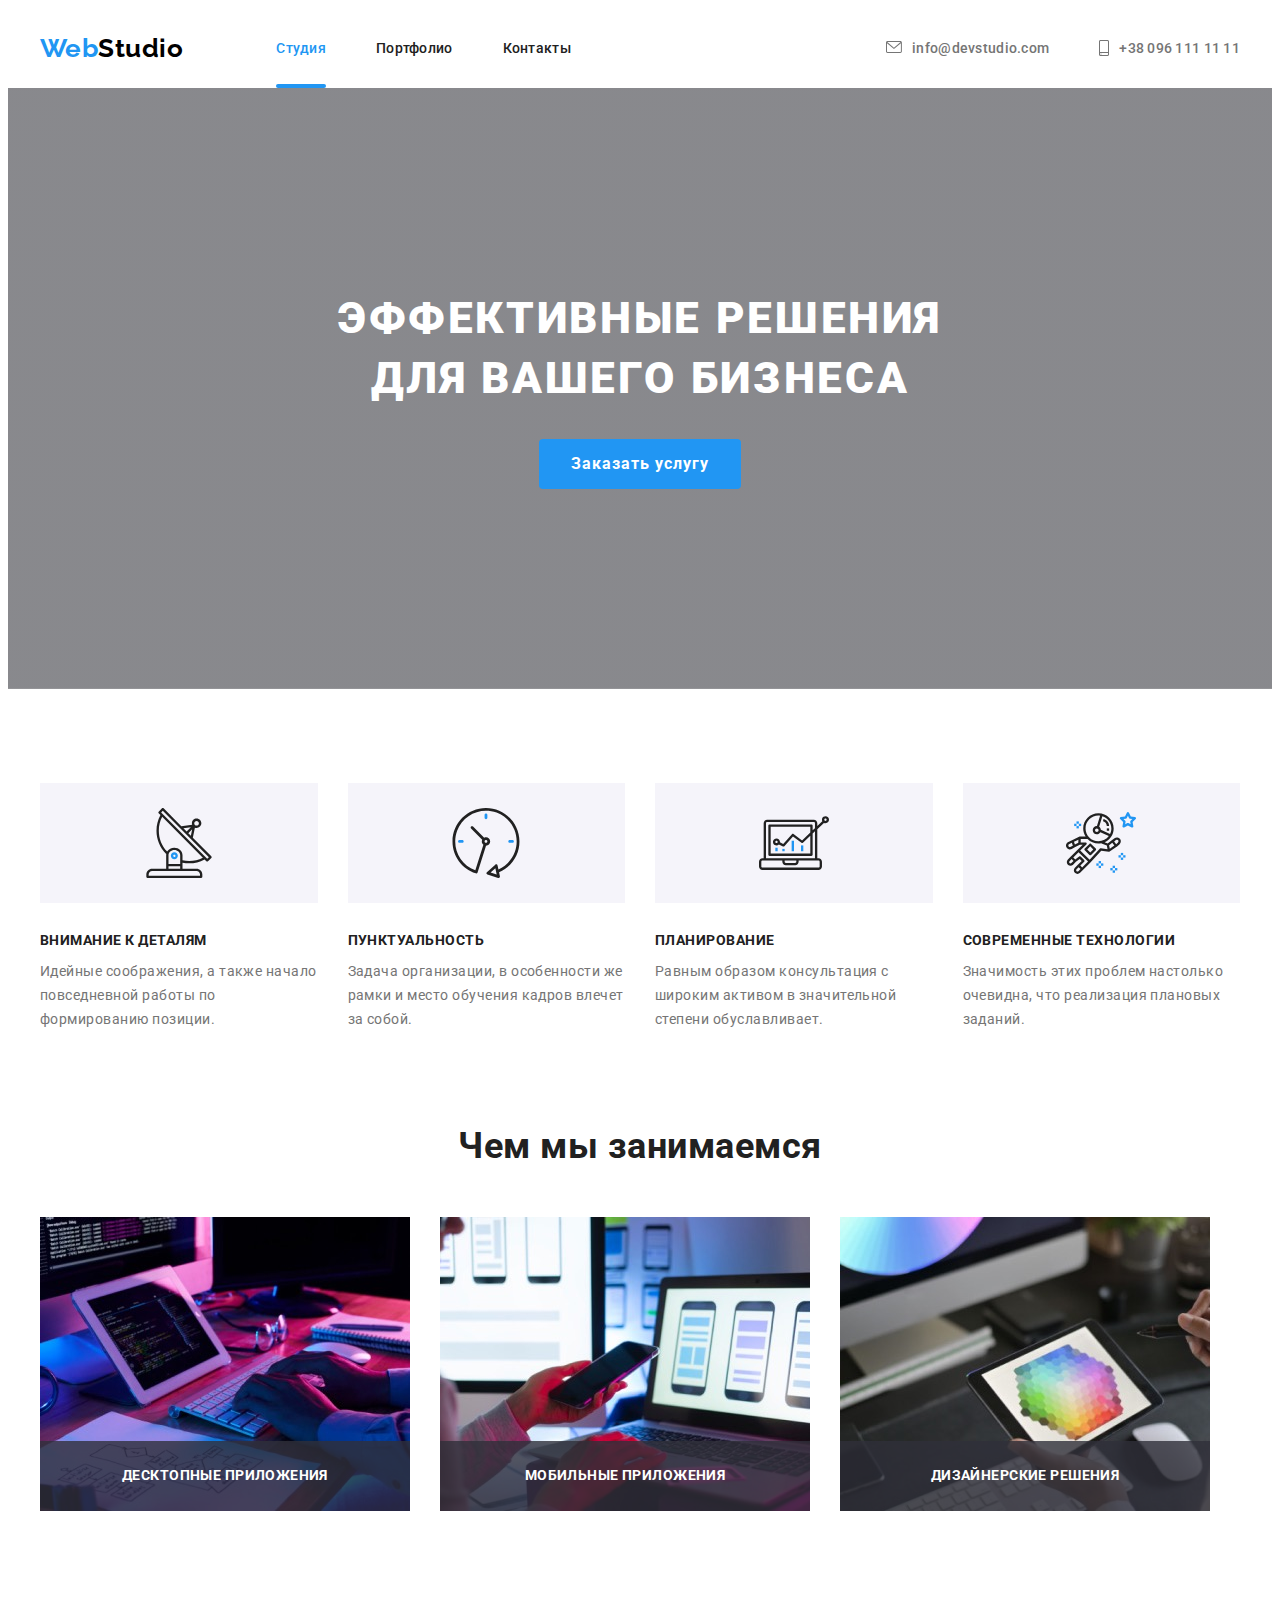
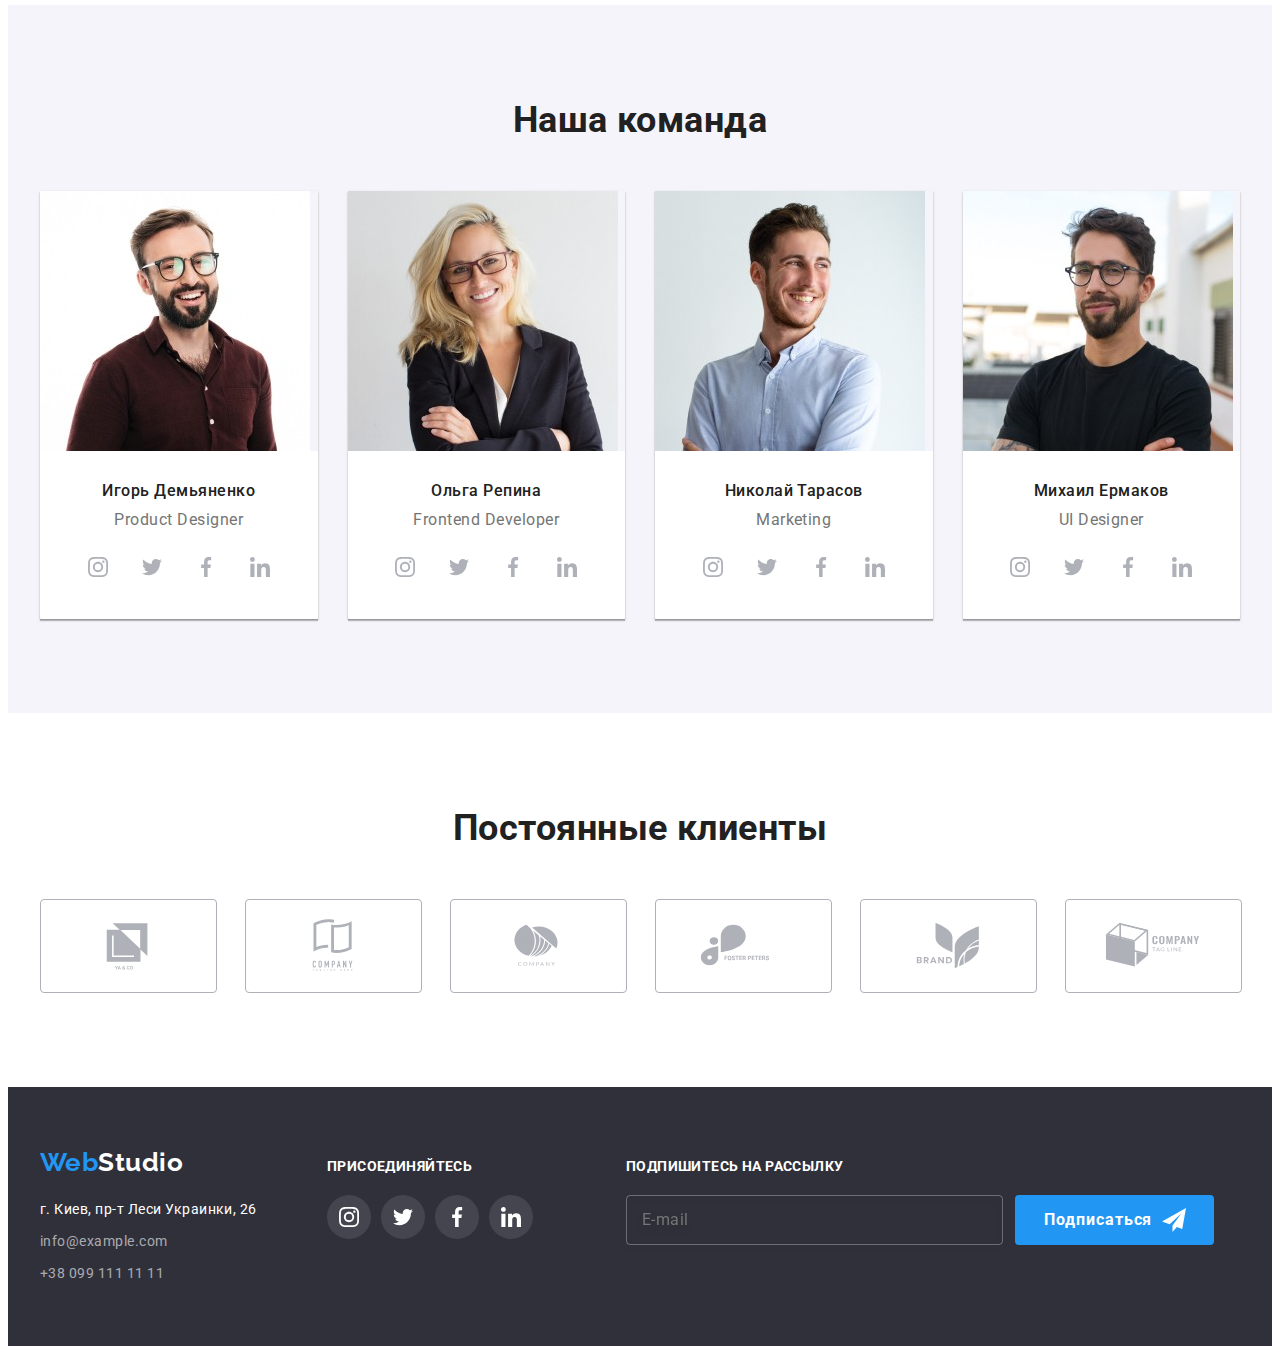
==== commit 6b97c390: "Добавляет адаптивность" ====
--- a/index.html
+++ b/index.html
@@ -31,41 +31,123 @@
         <a href="./index.html" class="logo header__logo"
           ><span class="logo__accent">Web</span>Studio</a
         >
-        <nav class="nav-menu">
-          <ul class="nav-menu__list nav-menu__list--web list">
-            <li class="nav-menu__item">
-              <a href="./index.html" class="nav-menu__link link nav-menu__link--current">Студия</a>
-            </li>
-            <li class="nav-menu__item">
-              <a href="./portfolio.html" class="nav-menu__link link">Портфолио</a>
-            </li>
-            <li class="nav-menu__item">
-              <a href="" class="nav-menu__link link">Контакты</a>
-            </li>
-          </ul>
-        </nav>
-        <ul class="nav-contact list nav-contact--right nav-contact--web">
-          <li class="nav-contact__item">
-            <a href="mailto:info@devstudio.com" class="nav-contact__link link">
-              <div class="nav-contact__wrapper">
-                <svg class="nav-contact__icon" width="16" height="12">
-                  <use href="./images/icons.svg#mail"></use>
-                </svg>
-                <p>info@devstudio.com</p>
-              </div>
-            </a>
-          </li>
-          <li class="nav-contact__item">
-            <a href="tel:+380991111111" class="nav-contact__link link">
-              <div class="nav-contact__wrapper nav-contact__wrapper--center">
-                <svg class="nav-contact__icon" width="10" height="16">
-                  <use href="./images/icons.svg#smartphone"></use>
-                </svg>
-                <p>+38 096 111 11 11</p>
-              </div>
-            </a>
-          </li>
-        </ul>
+        <!-- Кнопка бургера  -->
+        <button type="button" class="burger-btn" aria-expanded="false" data-menu-open>
+          <svg width="40" height="40" aria-label="Переключатель мобильного меню">
+            <use class="burger-btn__icon-menu" href="./images/icons.svg#icon-menu_burger"></use>
+          </svg>
+        </button>
+        <!-- Мобильное меню  -->
+
+        <div class="mobile-menu" data-menu>
+          <button
+            type="button"
+            class="burger-btn mobile-menu__burger-close-btn"
+            aria-expanded="true"
+            data-menu-close
+          >
+            <svg width="40" height="40" aria-label="Переключатель мобильного меню">
+              <use class="burger-btn__icon-close" href="./images/icons.svg#icon-close_burger"></use>
+            </svg>
+          </button>
+
+          <nav class="nav-menu">
+            <ul class="nav-menu__list nav-menu__list--web list">
+              <li class="nav-menu__item">
+                <a href="./index.html" class="nav-menu__link link nav-menu__link--current"
+                  >Студия</a
+                >
+              </li>
+              <li class="nav-menu__item">
+                <a href="./portfolio.html" class="nav-menu__link link">Портфолио</a>
+              </li>
+              <li class="nav-menu__item">
+                <a href="" class="nav-menu__link link">Контакты</a>
+              </li>
+            </ul>
+          </nav>
+          <div class="contacts">
+            <ul class="nav-contact list nav-contact--right nav-contact--web">
+              <li class="nav-contact__item">
+                <a href="mailto:info@devstudio.com" class="nav-contact__link link">
+                  <div class="nav-contact__wrapper">
+                    <svg class="nav-contact__icon" width="16" height="12">
+                      <use href="./images/icons.svg#mail"></use>
+                    </svg>
+                    <p class="email-mob-menu">info@devstudio.com</p>
+                  </div>
+                </a>
+              </li>
+              <li class="nav-contact__item">
+                <a href="tel:+380991111111" class="nav-contact__link link">
+                  <div class="nav-contact__wrapper nav-contact__wrapper--center">
+                    <svg class="nav-contact__icon" width="10" height="16">
+                      <use href="./images/icons.svg#smartphone"></use>
+                    </svg>
+                    <p>+38 096 111 11 11</p>
+                  </div>
+                </a>
+              </li>
+            </ul>
+            <ul class="burger-social list">
+              <li class="item burger-social__item">
+                <a href="" class="burger-social__link link">Instagram</a>
+              </li>
+              <li class="item burger-social__item">
+                <a href="" class="burger-social__link link">Twitter</a>
+              </li>
+              <li class="item burger-social__item">
+                <a href="" class="burger-social__link link">Facebook</a>
+              </li>
+              <li class="item burger-social__item">
+                <a href="" class="burger-social__link link">LinkedIn</a>
+              </li>
+            </ul>
+          </div>
+        </div>
+        <!-- Стандартное меню  -->
+
+        <div class="menu-container">
+          <nav class="nav-menu">
+            <ul class="nav-menu__list nav-menu__list--web list">
+              <li class="nav-menu__item">
+                <a href="./index.html" class="nav-menu__link link nav-menu__link--current"
+                  >Студия</a
+                >
+              </li>
+              <li class="nav-menu__item">
+                <a href="./portfolio.html" class="nav-menu__link link">Портфолио</a>
+              </li>
+              <li class="nav-menu__item">
+                <a href="" class="nav-menu__link link">Контакты</a>
+              </li>
+            </ul>
+          </nav>
+          <div class="contacts">
+            <ul class="nav-contact list nav-contact--right nav-contact--web">
+              <li class="nav-contact__item">
+                <a href="mailto:info@devstudio.com" class="nav-contact__link link">
+                  <div class="nav-contact__wrapper">
+                    <svg class="nav-contact__icon" width="16" height="12">
+                      <use href="./images/icons.svg#mail"></use>
+                    </svg>
+                    <p>info@devstudio.com</p>
+                  </div>
+                </a>
+              </li>
+              <li class="nav-contact__item">
+                <a href="tel:+380991111111" class="nav-contact__link link">
+                  <div class="nav-contact__wrapper nav-contact__wrapper--center">
+                    <svg class="nav-contact__icon" width="10" height="16">
+                      <use href="./images/icons.svg#smartphone"></use>
+                    </svg>
+                    <p>+38 096 111 11 11</p>
+                  </div>
+                </a>
+              </li>
+            </ul>
+          </div>
+        </div>
       </div>
     </header>
 
@@ -166,6 +248,7 @@
           </div>
         </div>
       </div>
+
       <!-- Преимущества студии -->
       <section class="section-benefits section">
         <div class="container">
@@ -258,11 +341,65 @@
           <h2 class="section-team__section-title section-title">Наша команда</h2>
           <ul class="list section-team__list">
             <li class="section-team__item">
-              <img
-                src="./images/imagesmain/Demyanenko.jpg"
-                alt="Фото Product Designer Игорь Демьяненко"
-                width="270"
-              />
+              <picture>
+                <!-- desctop screen-->
+                <source
+                  media="(min-width: 1200px)"
+                  srcset="
+                    ./images/imagesmain/team/img-demyanenko@1x_desk.webp 1x,
+                    ./images/imagesmain/team/img-demyanenko@2x_desk.webp 2x
+                  "
+                  type="image/webp"
+                />
+                <source
+                  media="(min-width: 1200px)"
+                  srcset="
+                    ./images/imagesmain/team/img-demyanenko@1x_desk.jpg 1x,
+                    ./images/imagesmain/team/img-demyanenko@2x_desk.jpg 2x
+                  "
+                  type="image/jpg"
+                />
+                <!-- tablet screen-->
+                <source
+                  media="(min-width: 768px)"
+                  srcset="
+                    ./images/imagesmain/team/img-demyanenko@1x_tab.webp 1x,
+                    ./images/imagesmain/team/img-demyanenko@2x_tab.webp 2x
+                  "
+                  type="image/webp"
+                />
+                <source
+                  media="(min-width: 768px)"
+                  srcset="
+                    ./images/imagesmain/team/img-demyanenko@1x_tab.jpg 1x,
+                    ./images/imagesmain/team/img-demyanenko@2x_tab.jpg 2x
+                  "
+                  type="image/jpg"
+                />
+                <!-- mobile screen-->
+                <source
+                  media="(max-width: 767px)"
+                  srcset="
+                    ./images/imagesmain/team/img-demyanenko@1x_mob.webp 1x,
+                    ./images/imagesmain/team/img-demyanenko@2x_mob.webp 2x
+                  "
+                  type="image/webp"
+                />
+                <source
+                  media="(max-width: 767px)"
+                  srcset="
+                    ./images/imagesmain/team/img-demyanenko@1x_mob.jpg 1x,
+                    ./images/imagesmain/team/img-demyanenko@2x_mob.jpg 2x
+                  "
+                  type="image/jpg"
+                />
+                <!-- fallback -->
+                <img
+                  src="./images/imagesmain/team/img-demyanenko@1x_mob.jpg"
+                  alt="Фото Product Designer Игорь Демьяненко"
+                  width=""
+                />
+              </picture>
               <div class="section-team__card">
                 <h3 class="section-team__subtitle subtitle">Игорь Демьяненко</h3>
                 <p class="section-team__desc" lang="en">Product Designer</p>
@@ -323,11 +460,65 @@
               </div>
             </li>
             <li class="section-team__item">
-              <img
-                src="./images/imagesmain/Repina.jpg"
-                alt="Фото Frontend Developer Ольга Репина"
-                width="270"
-              />
+              <picture>
+                <!-- desctop screen-->
+                <source
+                  media="(min-width: 1200px)"
+                  srcset="
+                    ./images/imagesmain/team/img-repina@1x_desk.webp 1x,
+                    ./images/imagesmain/team/img-repina@2x_desk.webp 2x
+                  "
+                  type="image/webp"
+                />
+                <source
+                  media="(min-width: 1200px)"
+                  srcset="
+                    ./images/imagesmain/team/img-repina@1x_desk.jpg 1x,
+                    ./images/imagesmain/team/img-repina@2x_desk.jpg 2x
+                  "
+                  type="image/jpg"
+                />
+                <!-- tablet screen-->
+                <source
+                  media="(min-width: 768px)"
+                  srcset="
+                    ./images/imagesmain/team/img-repina@1x_tab.webp 1x,
+                    ./images/imagesmain/team/img-repina@2x_tab.webp 2x
+                  "
+                  type="image/webp"
+                />
+                <source
+                  media="(min-width: 768px)"
+                  srcset="
+                    ./images/imagesmain/team/img-repina@1x_tab.jpg 1x,
+                    ./images/imagesmain/team/img-repina@2x_tab.jpg 2x
+                  "
+                  type="image/jpg"
+                />
+                <!-- mobile screen-->
+                <source
+                  media="(max-width: 767px)"
+                  srcset="
+                    ./images/imagesmain/team/img-repina@1x_mob.webp 1x,
+                    ./images/imagesmain/team/img-repina@2x_mob.webp 2x
+                  "
+                  type="image/webp"
+                />
+                <source
+                  media="(max-width: 767px)"
+                  srcset="
+                    ./images/imagesmain/team/img-repina@1x_mob.jpg 1x,
+                    ./images/imagesmain/team/img-repina@2x_mob.jpg 2x
+                  "
+                  type="image/jpg"
+                />
+                <!-- fallback -->
+                <img
+                  src="./images/imagesmain/team/img-repina@1x_mob.jpg"
+                  alt="Фото Frontend Developer Ольга Репина"
+                  width=""
+                />
+              </picture>
               <div class="section-team__card">
                 <h3 class="section-team__subtitle subtitle">Ольга Репина</h3>
                 <p class="section-team__desc" lang="en">Frontend Developer</p>
@@ -388,11 +579,65 @@
               </div>
             </li>
             <li class="section-team__item">
-              <img
-                src="./images/imagesmain/Tarasov.jpg"
-                alt="Фото Marketing Николай Тарасов"
-                width="270"
-              />
+              <picture>
+                <!-- desctop screen-->
+                <source
+                  media="(min-width: 1200px)"
+                  srcset="
+                    ./images/imagesmain/team/img-tarasov@1x_desk.webp 1x,
+                    ./images/imagesmain/team/img-tarasov@2x_desk.webp 2x
+                  "
+                  type="image/webp"
+                />
+                <source
+                  media="(min-width: 1200px)"
+                  srcset="
+                    ./images/imagesmain/team/img-tarasov@1x_desk.jpg 1x,
+                    ./images/imagesmain/team/img-tarasov@2x_desk.jpg 2x
+                  "
+                  type="image/jpg"
+                />
+                <!-- tablet screen-->
+                <source
+                  media="(min-width: 768px)"
+                  srcset="
+                    ./images/imagesmain/team/img-tarasov@1x_tab.webp 1x,
+                    ./images/imagesmain/team/img-tarasov@2x_tab.webp 2x
+                  "
+                  type="image/webp"
+                />
+                <source
+                  media="(min-width: 768px)"
+                  srcset="
+                    ./images/imagesmain/team/img-tarasov@1x_tab.jpg 1x,
+                    ./images/imagesmain/team/img-tarasov@2x_tab.jpg 2x
+                  "
+                  type="image/jpg"
+                />
+                <!-- mobile screen-->
+                <source
+                  media="(max-width: 767px)"
+                  srcset="
+                    ./images/imagesmain/team/img-tarasov@1x_mob.webp 1x,
+                    ./images/imagesmain/team/img-tarasov@2x_mob.webp 2x
+                  "
+                  type="image/webp"
+                />
+                <source
+                  media="(max-width: 767px)"
+                  srcset="
+                    ./images/imagesmain/team/img-tarasov@1x_mob.jpg 1x,
+                    ./images/imagesmain/team/img-tarasov@2x_mob.jpg 2x
+                  "
+                  type="image/jpg"
+                />
+                <!-- fallback -->
+                <img
+                  src="./images/imagesmain/team/img-tarasov@1x_mob.jpg"
+                  alt="Фото Marketing Николай Тарасов"
+                  width=""
+                />
+              </picture>
               <div class="section-team__card">
                 <h3 class="section-team__subtitle subtitle">Николай Тарасов</h3>
                 <p class="section-team__desc" lang="en">Marketing</p>
@@ -453,14 +698,68 @@
               </div>
             </li>
             <li class="section-team__item">
-              <img
-                src="./images/imagesmain/Ermakov.jpg"
-                alt="Фото UI Designer Михаил Ермаков"
-                width="270"
-              />
+              <picture>
+                <!-- desctop screen-->
+                <source
+                  media="(min-width: 1200px)"
+                  srcset="
+                    ./images/imagesmain/team/img-ermakov@1x_desk.webp 1x,
+                    ./images/imagesmain/team/img-ermakov@2x_desk.webp 2x
+                  "
+                  type="image/webp"
+                />
+                <source
+                  media="(min-width: 1200px)"
+                  srcset="
+                    ./images/imagesmain/team/img-ermakov@1x_desk.jpg 1x,
+                    ./images/imagesmain/team/img-ermakov@2x_desk.jpg 2x
+                  "
+                  type="image/jpg"
+                />
+                <!-- tablet screen-->
+                <source
+                  media="(min-width: 768px)"
+                  srcset="
+                    ./images/imagesmain/team/img-ermakov@1x_tab.webp 1x,
+                    ./images/imagesmain/team/img-ermakov@2x_tab.webp 2x
+                  "
+                  type="image/webp"
+                />
+                <source
+                  media="(min-width: 768px)"
+                  srcset="
+                    ./images/imagesmain/team/img-ermakov@1x_tab.jpg 1x,
+                    ./images/imagesmain/team/img-ermakov@2x_tab.jpg 2x
+                  "
+                  type="image/jpg"
+                />
+                <!-- mobile screen-->
+                <source
+                  media="(max-width: 767px)"
+                  srcset="
+                    ./images/imagesmain/team/img-ermakov@1x_mob.webp 1x,
+                    ./images/imagesmain/team/img-ermakov@2x_mob.webp 2x
+                  "
+                  type="image/webp"
+                />
+                <source
+                  media="(max-width: 767px)"
+                  srcset="
+                    ./images/imagesmain/team/img-ermakov@1x_mob.jpg 1x,
+                    ./images/imagesmain/team/img-ermakov@2x_mob.jpg 2x
+                  "
+                  type="image/jpg"
+                />
+                <!-- fallback -->
+                <img
+                  src="./images/imagesmain/team/img-ermakov@1x_mob.jpg"
+                  alt="Фото UI Designer Михаил Ермаков"
+                  width=""
+                />
+              </picture>
               <div class="section-team__card">
-                <h3 class="subtitle">Михаил Ермаков</h3>
-                <p class="desc" lang="en">UI Designer</p>
+                <h3 class="section-team__subtitle subtitle">Михаил Ермаков</h3>
+                <p class="section-team__desc" lang="en">UI Designer</p>
                 <ul class="list socialmedia-list">
                   <li class="socialmedia-list__item">
                     <a
@@ -709,7 +1008,8 @@
         </div>
       </div>
     </footer>
-    <!-- Скрипты -->
+    <!-- Скрипты  -->
     <script src="./js/modal.js"></script>
+    <script src="./js/burger-menu.js"></script>
   </body>
 </html>
--- a/css/main.min.css
+++ b/css/main.min.css
@@ -1 +1 @@
-:root{--main-text-color: #757575;--title-text-color: #212121;--accent-color: #2196f3;--text-on-background: #ffffff;--background-color: #f5f4fa;--width-container: 1200px;--animation: 250ms cubic-bezier(0.4, 0, 0.2, 1)}.visually-hidden{position:absolute;width:1px;height:1px;margin:-1px;border:0;padding:0;white-space:nowrap;-webkit-clip-path:inset(100%);clip-path:inset(100%);clip:rect(0 0 0 0);overflow:hidden}body{color:var(--main-text-color);font-family:"Roboto",sans-serif;letter-spacing:.03em}.link{color:var(--title-text-color)}h1,h2,h3,h4,h5,h6,p{margin:0}.list{list-style:none;padding:0;margin:0}.link{text-decoration:none;color:currentColor}img{display:block;max-width:100%}.container{width:var(--width-container);margin-left:auto;margin-right:auto;padding-left:15px;padding-right:15px}.section{padding-top:94px}.logo{color:#000;text-decoration:none;font-family:"Raleway",sans-serif;font-weight:700;font-size:26px;line-height:1.19}.logo:hover,.logo:focus{color:#000;text-decoration:none;font-family:"Raleway",sans-serif;font-weight:700;font-size:26px;line-height:1.19}.logo__accent{color:var(--accent-color)}.logo__accent:hover,.logo__accent:focus{color:var(--accent-color)}.btn{border:none;border-radius:4px;font-family:inherit;font-size:16px;font-weight:700;line-height:1.88;letter-spacing:.06em;color:var(--text-on-background);background-color:var(--accent-color);cursor:pointer;-webkit-transition:background-color var(--animation) filter var(--animation);transition:background-color var(--animation) filter var(--animation)}.btn:hover,.btn:focus{background-color:#188ce8;-webkit-box-shadow:0px 4px 4px rgba(0,0,0,.15);box-shadow:0px 4px 4px rgba(0,0,0,.15)}.section-title{font-weight:700;font-size:36px;line-height:1.17;text-align:center;color:var(--title-text-color)}.subtitle{color:var(--title-text-color)}.socialmedia-list{display:-webkit-box;display:-ms-flexbox;display:flex;-webkit-box-align:center;-ms-flex-align:center;align-items:center;-webkit-box-pack:center;-ms-flex-pack:center;justify-content:center;gap:10px}.socialmedia-list__link{display:-webkit-box;display:-ms-flexbox;display:flex;-webkit-box-align:center;-ms-flex-align:center;align-items:center;-webkit-box-pack:center;-ms-flex-pack:center;justify-content:center;width:44px;height:44px;border-radius:50%;color:#afb1b8;-webkit-transition:background-color var(--animation),color var(--animation);transition:background-color var(--animation),color var(--animation)}.socialmedia-list__icon{fill:currentColor}.socialmedia-list__link:hover,.socialmedia-list__link:focus{background-color:var(--accent-color);color:#fff}.backdrop{position:fixed;top:0;left:0;width:100%;height:100%;z-index:100;background:rgba(0,0,0,.2);opacity:1;-webkit-transition:opacity var(--animation),visibility var(--animation);transition:opacity var(--animation),visibility var(--animation)}.backdrop--is-hidden{opacity:0;visibility:hidden;pointer-events:none}.modal{position:absolute;top:50%;left:50%;width:528px;height:581px;-webkit-transform:translate(-50%, -50%) scale(1);transform:translate(-50%, -50%) scale(1);padding:40px;background-color:#fff;-webkit-box-shadow:0px 1px 3px rgba(0,0,0,.12),0px 1px 1px rgba(0,0,0,.14),0px 2px 1px rgba(0,0,0,.2);box-shadow:0px 1px 3px rgba(0,0,0,.12),0px 1px 1px rgba(0,0,0,.14),0px 2px 1px rgba(0,0,0,.2);border-radius:4px;-webkit-transition:-webkit-transform var(--animation);transition:-webkit-transform var(--animation);transition:transform var(--animation);transition:transform var(--animation), -webkit-transform var(--animation)}.backdrop--is-hidden .modal{-webkit-transform:translate(-50%, -50%) scale(0.5);transform:translate(-50%, -50%) scale(0.5)}.modal__close-btn{position:absolute;top:8px;right:8px;display:-webkit-box;display:-ms-flexbox;display:flex;-webkit-box-align:center;-ms-flex-align:center;align-items:center;-webkit-box-pack:center;-ms-flex-pack:center;justify-content:center;width:30px;height:30px;border-radius:50%;background:#fff;border:1px solid rgba(0,0,0,.1);cursor:pointer;-webkit-transition:fill var(--animation);transition:fill var(--animation)}.modal__close-btn:hover,.modal__close-btn:focus{fill:var(--accent-color)}.modal__title{font-family:"Roboto";font-weight:700;font-size:20px;line-height:1.15;text-align:center;letter-spacing:.03em;color:var(--title-text-color)}.modal__container{padding-top:12px;text-align:center}.modal__form-label{position:relative;display:-webkit-box;display:-ms-flexbox;display:flex;-webkit-box-orient:vertical;-webkit-box-direction:normal;-ms-flex-direction:column;flex-direction:column;margin-bottom:10px}.modal__label-text{margin-bottom:4px;font-family:"Roboto";font-weight:400;font-size:12px;line-height:1.17;letter-spacing:.01em;text-align:left;color:var(--main-text-color)}.modal__form-field{height:40px;border:1px solid rgba(33,33,33,.2);border-radius:4px;padding-left:40px;-webkit-transition:border-color var(--animation);transition:border-color var(--animation)}.modal__form-field:focus{border-color:var(--accent-color);outline:rgba(0,0,0,0)}.modal__form-field:invalid:not(:-moz-placeholder-shown){border:1px solid red}.modal__form-field:invalid:not(:-ms-input-placeholder){border:1px solid red}.modal__form-field:invalid:not(:placeholder-shown){border:1px solid red}.modal__field-comment{height:120px;border:1px solid rgba(33,33,33,.2);border-radius:4px;-webkit-transition:border-color var(--animation);transition:border-color var(--animation);padding:12px 16px;resize:none}.modal__field-comment::-webkit-input-placeholder{font-family:"Roboto";font-weight:400;font-size:12px;line-height:1.17;letter-spacing:.01em;color:rgba(117,117,117,.5)}.modal__field-comment::-moz-placeholder{font-family:"Roboto";font-weight:400;font-size:12px;line-height:1.17;letter-spacing:.01em;color:rgba(117,117,117,.5)}.modal__field-comment:-ms-input-placeholder{font-family:"Roboto";font-weight:400;font-size:12px;line-height:1.17;letter-spacing:.01em;color:rgba(117,117,117,.5)}.modal__field-comment::-ms-input-placeholder{font-family:"Roboto";font-weight:400;font-size:12px;line-height:1.17;letter-spacing:.01em;color:rgba(117,117,117,.5)}.modal__field-comment::placeholder{font-family:"Roboto";font-weight:400;font-size:12px;line-height:1.17;letter-spacing:.01em;color:rgba(117,117,117,.5)}.modal__form-icon{position:absolute;top:50%;left:12px;-webkit-transition:fill var(--animation);transition:fill var(--animation)}.modal__form-field:focus+.modal__form-icon{fill:var(--accent-color)}.modal__checkbox{margin-top:20px;margin-bottom:0;padding-left:12px}.checkbox__custom{position:relative;display:inline-block;width:16px;height:15px;margin-right:9px;border:2px solid #212121;border-radius:2px}.checkbox__standart:checked+.checkbox__custom{display:inline-block;width:16px;height:15px;margin-right:9px;border:2px solid var(--accent-color);border-radius:2px;background-color:var(--accent-color)}.checkbox__icon{position:absolute;top:-2px;left:-2px;opacity:0}.checkbox__standart:checked+.checkbox__custom .checkbox__icon{opacity:1;fill:var(--text-on-background)}.checkbox__agreement{font-family:"Roboto";font-weight:400;font-size:14px;line-height:1.71;letter-spacing:.03em;color:var(--main-text-color)}.checkbox__link{color:var(--accent-color)}.modal__btn-send-form{margin-top:30px;padding:10px 55px 10px 56px;-webkit-box-shadow:0px 4px 4px rgba(0,0,0,.15);box-shadow:0px 4px 4px rgba(0,0,0,.15)}.subscribe-form{display:-webkit-box;display:-ms-flexbox;display:flex}.subscribe-form__btn{display:-webkit-inline-box;display:-ms-inline-flexbox;display:inline-flex;gap:10px;-webkit-box-align:center;-ms-flex-align:center;align-items:center;-webkit-box-pack:center;-ms-flex-pack:center;justify-content:center;padding:10px 28px 10px 29px}.subscribe-form__icon{fill:var(--text-on-background)}.subscribe-form__field{display:inline-block;width:358px;margin-right:12px;padding-top:14px;padding-bottom:14px;padding-left:15px;border:1px solid rgba(255,255,255,.3);-webkit-filter:drop-shadow(0px 4px 4px rgba(0, 0, 0, 0.15));filter:drop-shadow(0px 4px 4px rgba(0, 0, 0, 0.15));border-radius:4px;font-family:"Roboto";font-weight:400;font-size:16px;line-height:1.25;letter-spacing:.03em;color:rgba(255,255,255,.6);background-color:inherit;-webkit-transition:border-color var(--animation);transition:border-color var(--animation)}.subscribe-form__field:focus{border-color:var(--accent-color);outline:rgba(0,0,0,0)}.header__container{display:-webkit-box;display:-ms-flexbox;display:flex;-webkit-box-align:center;-ms-flex-align:center;align-items:center}.header__logo{margin-right:93px}.nav-menu__list{-webkit-box-align:center;-ms-flex-align:center;align-items:center;gap:50px}.nav-menu__list--web{display:-webkit-box;display:-ms-flexbox;display:flex}.nav-menu__item{position:relative}.nav-menu__link{display:block;padding-top:32px;padding-bottom:32px;font-weight:500;font-size:14px;line-height:1.15;letter-spacing:.02em;-webkit-transition:color var(--animation);transition:color var(--animation)}.nav-menu__link--current{color:var(--accent-color)}.nav-menu__link--current::before{position:absolute;bottom:0;left:0;content:"";display:inline-block;width:100%;height:4px;background:var(--accent-color);border-radius:2px}.nav-menu__link:hover,.nav-menu__link:focus{color:var(--accent-color)}.nav-contact{-webkit-box-align:center;-ms-flex-align:center;align-items:center;gap:50px}.nav-contact--web{display:-webkit-box;display:-ms-flexbox;display:flex}.nav-contact--right{margin-left:auto}.nav-contact__wrapper{display:-webkit-box;display:-ms-flexbox;display:flex;gap:10px;-webkit-box-align:baseline;-ms-flex-align:baseline;align-items:baseline}.nav-contact__wrapper--center{-webkit-box-align:center;-ms-flex-align:center;align-items:center}.nav-contact__icon{fill:currentColor}.nav-contact__link{display:block;padding-top:32px;padding-bottom:32px;font-weight:500;font-size:14px;line-height:1.15;letter-spacing:.02em;color:currentColor;-webkit-transition:color var(--animation);transition:color var(--animation)}.nav-contact__link:focus,.nav-contact__link:hover{color:var(--accent-color)}.hero{background-image:-webkit-gradient(linear, left top, left bottom, from(rgba(47, 48, 58, 0.4)), to(rgba(47, 48, 58, 0.4))),url(../images/imagesmain/hero.jpg);background-image:linear-gradient(rgba(47, 48, 58, 0.4), rgba(47, 48, 58, 0.4)),url(../images/imagesmain/hero.jpg);background-color:#c4c4c4;background-position:center;background-size:cover;background-repeat:no-repeat;text-align:center;max-width:1600px;margin-left:auto;margin-right:auto;padding-top:200px;padding-bottom:200px}.hero__title{width:696px;margin-right:auto;margin-left:auto;font-weight:900;font-size:44px;line-height:1.37;letter-spacing:.06em;text-transform:uppercase;color:var(--text-on-background)}.hero__btn{display:inline-block;padding:10px 32px;margin-top:30px}.section-benefits{font-size:14px}.section-benefits__list{display:-webkit-box;display:-ms-flexbox;display:flex;gap:30px}.section-benefits__item{-ms-flex-preferred-size:calc((100% - 90px)/4);flex-basis:calc((100% - 90px)/4)}.section-benefits__wrapper-img{display:-webkit-box;display:-ms-flexbox;display:flex;-webkit-box-align:center;-ms-flex-align:center;align-items:center;-webkit-box-pack:center;-ms-flex-pack:center;justify-content:center;width:270px;height:120px;background-color:var(--background-color);margin-bottom:30px}.section-benefits__img{background-color:var(--background-color)}.section-benefits__subtitle{margin-bottom:10px;font-weight:700;font-size:14px;line-height:1.14;text-transform:uppercase}.section-benefits__desc{line-height:1.72}.section-work{padding-bottom:94px}.section-work__section-title{margin-bottom:50px}.section-work__list{display:-webkit-box;display:-ms-flexbox;display:flex;gap:30px}.section-work__item{position:relative}.section-work__desc{position:absolute;width:100%;bottom:0;left:0;font-family:"Roboto";font-weight:700;font-size:14px;line-height:1.14;text-align:center;letter-spacing:.03em;text-transform:uppercase;padding-top:27px;padding-bottom:27px;color:var(--text-on-background);background:rgba(47,48,58,.8)}.section-team{background-color:var(--background-color);padding-bottom:94px}.section-team__section-title{margin-bottom:50px}.section-team__list{display:-webkit-box;display:-ms-flexbox;display:flex;gap:30px}.section-team__item{-ms-flex-preferred-size:calc((100% - 90px)/4);flex-basis:calc((100% - 90px)/4);-webkit-box-shadow:0px 1px 3px rgba(0,0,0,.12),0px 1px 1px rgba(0,0,0,.14),0px 2px 1px rgba(0,0,0,.2);box-shadow:0px 1px 3px rgba(0,0,0,.12),0px 1px 1px rgba(0,0,0,.14),0px 2px 1px rgba(0,0,0,.2)}.section-team__card{padding-top:30px;padding-bottom:30px;border-radius:0px 0px 4px 4px;background-color:#fff;font-size:16px;line-height:1.19;text-align:center}.section-team__subtitle{margin-bottom:10px;font-weight:500;font-size:16px}.section-team__desc{font-weight:400}.section-clients--last{padding-bottom:94px}.section-clients__title{margin-bottom:50px}.section-clients__list{display:-webkit-box;display:-ms-flexbox;display:flex;gap:30px}.section-clients__logo{fill:currentColor}.section-clients__link{display:-webkit-box;display:-ms-flexbox;display:flex;-webkit-box-align:center;-ms-flex-align:center;align-items:center;-webkit-box-pack:center;-ms-flex-pack:center;justify-content:center;width:170px;height:92px;border:1px solid #afb1b8;border-radius:4px;color:#afb1b8;-webkit-transition:color var(--animation),border-color var(--animation);transition:color var(--animation),border-color var(--animation)}.section-clients__link:hover,.section-clients__link:focus{color:var(--accent-color);border-color:var(--accent-color)}.footer{padding-top:60px;padding-bottom:60px;background-color:#2f303a}.footer__container{display:-webkit-box;display:-ms-flexbox;display:flex;-webkit-box-pack:start;-ms-flex-pack:start;justify-content:flex-start}.footer__contact{margin-right:70px}.footer__address{margin-top:20px}.footer__logo{font-style:normal;color:var(--text-on-background)}.footer__logo:hover,.footer__logo:focus{color:var(--text-on-background)}.address{font-weight:400;font-size:14px;line-height:1.71}.address__item:not(:last-child){margin-bottom:7px}.address__link{font-style:normal;color:rgba(255,255,255,.6);-webkit-transition:color var(--animation);transition:color var(--animation)}.address__link--white{color:var(--text-on-background)}.address__link:hover,.address__link:focus{color:var(--accent-color)}.footer__follow{margin-right:93px}.footer__title{margin-bottom:20px;padding-top:12px;font-weight:700;font-size:14px;line-height:1.14;letter-spacing:.03em;text-transform:uppercase;color:#fff}.socialmedia-list__link--on-bckgr{color:#fff;background-color:rgba(255,255,255,.1);-webkit-transition:color var(--animation),background-color var(--animation);transition:color var(--animation),background-color var(--animation)}.socialmedia-list__link--on-bckgr:hover,.socialmedia-list__link--on-bckgr:focus{color:#fff;background-color:var(--accent-color)}.header-line{border-bottom:1px solid #ececec}.container-portfolio .filtr{display:-webkit-box;display:-ms-flexbox;display:flex;-webkit-box-pack:center;-ms-flex-pack:center;justify-content:center;gap:8px;margin-bottom:50px}.portfolio .worklist-list{display:-webkit-box;display:-ms-flexbox;display:flex;-ms-flex-wrap:wrap;flex-wrap:wrap;gap:30px}.btn-filtr{padding:6px 22px;border:none;border-radius:4px;font-family:inherit;font-weight:500;font-size:16px;line-height:1.62;color:var(--title-text-color);background-color:var(--background-color);cursor:pointer;-webkit-transition:color var(--animation),background-color var(--animation),-webkit-box-shadow var(--animation);transition:color var(--animation),background-color var(--animation),-webkit-box-shadow var(--animation);transition:color var(--animation),background-color var(--animation),box-shadow var(--animation);transition:color var(--animation),background-color var(--animation),box-shadow var(--animation),-webkit-box-shadow var(--animation)}.btn-filtr:hover,.btn-filtr:focus{color:var(--text-on-background);background-color:var(--accent-color);-webkit-box-shadow:0px 3px 1px rgba(0,0,0,.1),0px 1px 2px rgba(0,0,0,.08),0px 2px 2px rgba(0,0,0,.12);box-shadow:0px 3px 1px rgba(0,0,0,.1),0px 1px 2px rgba(0,0,0,.08),0px 2px 2px rgba(0,0,0,.12)}.btn-filtr.current{color:var(--text-on-background);background-color:var(--accent-color)}.worklist-list .desc{padding:20px 24px;border:1px solid #eee;border-top:none}.worklist-list .title{font-weight:700;font-size:18px;line-height:2;letter-spacing:.06em}.worklist-list .item{-ms-flex-preferred-size:calc((100% - 60px)/3);flex-basis:calc((100% - 60px)/3);-webkit-transition:-webkit-box-shadow var(--animation);transition:-webkit-box-shadow var(--animation);transition:box-shadow var(--animation);transition:box-shadow var(--animation), -webkit-box-shadow var(--animation)}.worklist-list .item:hover,.worklist-list .item:focus{-webkit-box-shadow:0px 1px 1px rgba(0,0,0,.12),0px 4px 4px rgba(0,0,0,.06),1px 4px 6px rgba(0,0,0,.16);box-shadow:0px 1px 1px rgba(0,0,0,.12),0px 4px 4px rgba(0,0,0,.06),1px 4px 6px rgba(0,0,0,.16)}.worklist-list .category{font-size:16px;line-height:1.88;color:var(--main-text-color)}.thumb{position:relative;overflow:hidden}.overlay{position:absolute;top:0;left:0;width:100%;height:100%;-webkit-transform:translateY(100%);transform:translateY(100%);padding:63px 24px;background:rgba(33,150,243,.9);-webkit-transition:-webkit-transform var(--animation);transition:-webkit-transform var(--animation);transition:transform var(--animation);transition:transform var(--animation), -webkit-transform var(--animation)}.overlay-text{font-family:"Roboto";font-weight:400;font-size:18px;line-height:1.56;letter-spacing:.03em;-webkit-user-select:none;-moz-user-select:none;-ms-user-select:none;user-select:none;color:#fff}.worklist-list .item:hover .overlay{-webkit-transform:translateY(0);transform:translateY(0)}/*# sourceMappingURL=main.min.css.map */+:root{--main-text-color: #757575;--title-text-color: #212121;--accent-color: #2196f3;--text-on-background: #ffffff;--background-color: #f5f4fa;--animation: 250ms cubic-bezier(0.4, 0, 0.2, 1)}.visually-hidden{position:absolute;width:1px;height:1px;margin:-1px;border:0;padding:0;white-space:nowrap;-webkit-clip-path:inset(100%);clip-path:inset(100%);clip:rect(0 0 0 0);overflow:hidden}body{color:var(--main-text-color);font-family:"Roboto",sans-serif;letter-spacing:.03em}.link{color:var(--title-text-color)}h1,h2,h3,h4,h5,h6,p{margin:0}.list{list-style:none;padding:0;margin:0}.link{text-decoration:none;color:currentColor}img{display:block;max-width:100%}.container{margin-left:auto;margin-right:auto;padding-left:15px;padding-right:15px}@media screen and (min-width: 480px){.container{width:480px}}@media screen and (min-width: 768px){.container{width:768px}}@media screen and (min-width: 1200px){.container{width:1200px}}.section{padding-top:60px}@media screen and (min-width: 1200px){.section{padding-top:94px}}.logo{color:#000;text-decoration:none;font-family:"Raleway",sans-serif;font-weight:700;font-size:24px;line-height:1.17}@media screen and (min-width: 1200px){.logo{font-size:26px;line-height:1.19}}.logo:hover,.logo:focus{color:#000;text-decoration:none;font-family:"Raleway",sans-serif;font-weight:700;font-size:26px;line-height:1.19}.logo__accent{color:var(--accent-color)}.logo__accent:hover,.logo__accent:focus{color:var(--accent-color)}.btn{border:none;border-radius:4px;font-family:inherit;font-size:16px;font-weight:700;line-height:1.88;letter-spacing:.06em;color:var(--text-on-background);background-color:var(--accent-color);cursor:pointer;-webkit-transition:background-color var(--animation) filter var(--animation);transition:background-color var(--animation) filter var(--animation)}.btn:hover,.btn:focus{background-color:#188ce8;-webkit-box-shadow:0px 4px 4px rgba(0,0,0,.15);box-shadow:0px 4px 4px rgba(0,0,0,.15)}.section-title{font-weight:700;font-size:36px;line-height:1.17;text-align:center;color:var(--title-text-color)}.subtitle{color:var(--title-text-color)}.socialmedia-list{display:-webkit-box;display:-ms-flexbox;display:flex;-webkit-box-align:center;-ms-flex-align:center;align-items:center;-webkit-box-pack:center;-ms-flex-pack:center;justify-content:center;gap:10px}.socialmedia-list__link{display:-webkit-box;display:-ms-flexbox;display:flex;-webkit-box-align:center;-ms-flex-align:center;align-items:center;-webkit-box-pack:center;-ms-flex-pack:center;justify-content:center;width:44px;height:44px;border-radius:50%;color:#afb1b8;-webkit-transition:background-color var(--animation),color var(--animation);transition:background-color var(--animation),color var(--animation)}.socialmedia-list__icon{fill:currentColor}.socialmedia-list__link:hover,.socialmedia-list__link:focus{background-color:var(--accent-color);color:#fff}.backdrop{position:fixed;top:0;left:0;width:100%;height:100%;z-index:100;background:rgba(0,0,0,.2);opacity:1;-webkit-transition:opacity var(--animation),visibility var(--animation);transition:opacity var(--animation),visibility var(--animation)}.backdrop--is-hidden{opacity:0;visibility:hidden;pointer-events:none}.modal{position:absolute;top:50%;left:50%;width:calc(100% - 30px);min-width:320px;height:609px;-webkit-transform:translate(-50%, -50%) scale(1);transform:translate(-50%, -50%) scale(1);padding:40px;background-color:#fff;-webkit-box-shadow:0px 1px 3px rgba(0,0,0,.12),0px 1px 1px rgba(0,0,0,.14),0px 2px 1px rgba(0,0,0,.2);box-shadow:0px 1px 3px rgba(0,0,0,.12),0px 1px 1px rgba(0,0,0,.14),0px 2px 1px rgba(0,0,0,.2);border-radius:4px;-webkit-transition:-webkit-transform var(--animation);transition:-webkit-transform var(--animation);transition:transform var(--animation);transition:transform var(--animation), -webkit-transform var(--animation)}@media screen and (min-width: 480px){.modal{width:450px}}@media screen and (min-width: 1200px){.modal{width:528px;height:581px}}.backdrop--is-hidden .modal{-webkit-transform:translate(-50%, -50%) scale(0.5);transform:translate(-50%, -50%) scale(0.5)}.modal__close-btn{position:absolute;top:8px;right:8px;display:-webkit-box;display:-ms-flexbox;display:flex;-webkit-box-align:center;-ms-flex-align:center;align-items:center;-webkit-box-pack:center;-ms-flex-pack:center;justify-content:center;width:30px;height:30px;border-radius:50%;background:#fff;border:1px solid rgba(0,0,0,.1);cursor:pointer;-webkit-transition:fill var(--animation);transition:fill var(--animation)}.modal__close-btn:hover,.modal__close-btn:focus{fill:var(--accent-color)}.modal{text-align:center}.modal__title{font-family:"Roboto";font-weight:700;font-size:20px;line-height:1.15;text-align:center;letter-spacing:.03em;color:var(--title-text-color)}.modal__container{padding-top:12px}.modal__form-label{position:relative;display:-webkit-box;display:-ms-flexbox;display:flex;-webkit-box-orient:vertical;-webkit-box-direction:normal;-ms-flex-direction:column;flex-direction:column;margin-bottom:10px}.modal__label-text{margin-bottom:4px;font-family:"Roboto";font-weight:400;font-size:12px;line-height:1.17;letter-spacing:.01em;text-align:left;color:var(--main-text-color)}.modal__form-field{height:40px;border:1px solid rgba(33,33,33,.2);border-radius:4px;padding-left:40px;-webkit-transition:border-color var(--animation);transition:border-color var(--animation)}.modal__form-field:focus{border-color:var(--accent-color);outline:rgba(0,0,0,0)}.modal__form-field:invalid:not(:-moz-placeholder-shown){border:1px solid red}.modal__form-field:invalid:not(:-ms-input-placeholder){border:1px solid red}.modal__form-field:invalid:not(:placeholder-shown){border:1px solid red}.modal__field-comment{height:120px;border:1px solid rgba(33,33,33,.2);border-radius:4px;-webkit-transition:border-color var(--animation);transition:border-color var(--animation);padding:12px 16px;resize:none}.modal__field-comment::-webkit-input-placeholder{font-family:"Roboto";font-weight:400;font-size:12px;line-height:1.17;letter-spacing:.01em;color:rgba(117,117,117,.5)}.modal__field-comment::-moz-placeholder{font-family:"Roboto";font-weight:400;font-size:12px;line-height:1.17;letter-spacing:.01em;color:rgba(117,117,117,.5)}.modal__field-comment:-ms-input-placeholder{font-family:"Roboto";font-weight:400;font-size:12px;line-height:1.17;letter-spacing:.01em;color:rgba(117,117,117,.5)}.modal__field-comment::-ms-input-placeholder{font-family:"Roboto";font-weight:400;font-size:12px;line-height:1.17;letter-spacing:.01em;color:rgba(117,117,117,.5)}.modal__field-comment::placeholder{font-family:"Roboto";font-weight:400;font-size:12px;line-height:1.17;letter-spacing:.01em;color:rgba(117,117,117,.5)}.modal__form-icon{position:absolute;top:50%;left:12px;-webkit-transition:fill var(--animation);transition:fill var(--animation)}.modal__form-field:focus+.modal__form-icon{fill:var(--accent-color)}.modal__checkbox{display:-webkit-box;display:-ms-flexbox;display:flex;-webkit-box-align:center;-ms-flex-align:center;align-items:center;margin-top:20px;margin-bottom:0}@media screen and (min-width: 1200px){.modal__checkbox{padding-left:12px}}.checkbox__custom{position:relative;display:inline-block;width:16px;height:15px;margin-right:6px;border:2px solid #212121;border-radius:2px}@media screen and (min-width: 1200px){.checkbox__custom{margin-right:9px}}.checkbox__standart:checked+.checkbox__custom{display:inline-block;width:16px;height:15px;margin-right:9px;border:2px solid var(--accent-color);border-radius:2px;background-color:var(--accent-color)}.checkbox__icon{position:absolute;top:-2px;left:-2px;opacity:0}.checkbox__standart:checked+.checkbox__custom .checkbox__icon{opacity:1;fill:var(--text-on-background)}.checkbox__agreement{font-family:"Roboto";font-weight:400;font-size:12px;line-height:1.16;letter-spacing:.03em;color:var(--main-text-color)}@media screen and (min-width: 1200px){.checkbox__agreement{font-size:14px;line-height:1.71}}.checkbox__link{color:var(--accent-color)}.modal__btn-send-form{margin-top:30px;padding:10px 55px 10px 56px;-webkit-box-shadow:0px 4px 4px rgba(0,0,0,.15);box-shadow:0px 4px 4px rgba(0,0,0,.15)}@media screen and (min-width: 1200px){.subscribe-form{display:-webkit-box;display:-ms-flexbox;display:flex}}.subscribe-form__btn{display:block;gap:10px;-webkit-box-align:center;-ms-flex-align:center;align-items:center;-webkit-box-pack:center;-ms-flex-pack:center;justify-content:center;padding:10px 28px 10px 29px;margin-top:20px;margin-left:auto;margin-right:auto}@media screen and (min-width: 1200px){.subscribe-form__btn{display:-webkit-inline-box;display:-ms-inline-flexbox;display:inline-flex;margin-top:0}}.subscribe-form__icon{fill:var(--text-on-background)}.subscribe-form__field{display:inline-block;width:100%;padding-top:14px;padding-bottom:14px;padding-left:15px;border:1px solid rgba(255,255,255,.3);-webkit-filter:drop-shadow(0px 4px 4px rgba(0, 0, 0, 0.15));filter:drop-shadow(0px 4px 4px rgba(0, 0, 0, 0.15));border-radius:4px;font-family:"Roboto";font-weight:400;font-size:16px;line-height:1.25;letter-spacing:.03em;color:rgba(255,255,255,.6);background-color:inherit;-webkit-transition:border-color var(--animation);transition:border-color var(--animation)}.subscribe-form__field:focus{border-color:var(--accent-color);outline:rgba(0,0,0,0)}@media screen and (min-width: 768px){.subscribe-form__field{width:450px}}@media screen and (min-width: 1200px){.subscribe-form__field{width:358px;margin-right:12px}}.header__container{display:-webkit-box;display:-ms-flexbox;display:flex;-webkit-box-align:center;-ms-flex-align:center;align-items:center}.header__logo{margin-right:93px}.mobile-menu{display:none}.mobile-menu.is-open{display:-webkit-box;display:-ms-flexbox;display:flex;-webkit-box-orient:vertical;-webkit-box-direction:normal;-ms-flex-direction:column;flex-direction:column;-webkit-box-pack:justify;-ms-flex-pack:justify;justify-content:space-between;position:fixed;top:0;left:0;width:100%;height:100%;background-color:#fff;padding:48px 40px}.mobile-menu__burger-close-btn{position:absolute;top:0px;right:15px;padding-bottom:0}.menu-container{display:none}@media screen and (min-width: 768px){.menu-container{display:-webkit-box;display:-ms-flexbox;display:flex;-webkit-box-pack:justify;-ms-flex-pack:justify;justify-content:space-between;width:inherit}}.burger-btn{display:-webkit-inline-box;display:-ms-inline-flexbox;display:inline-flex;margin-left:auto;padding:10px 0;border:none;background-color:rgba(0,0,0,0);-webkit-transition:fill var(--animation);transition:fill var(--animation)}.burger-btn:focus,.burger-btn:hover{fill:var(--accent-color)}@media screen and (min-width: 768px){.burger-btn{display:none}}.nav-menu__list{-webkit-box-align:center;-ms-flex-align:center;align-items:center}@media screen and (min-width: 768px){.nav-menu__list{gap:50px;display:-webkit-box;display:-ms-flexbox;display:flex}}.nav-menu__item{position:relative}@media screen and (max-width: 767px){.nav-menu__item:not(:last-child){margin-bottom:32px}}.nav-menu__link{display:block;font-weight:500;font-size:40px;line-height:1.17;letter-spacing:.02em;color:var(--title-text-color);-webkit-transition:color var(--animation);transition:color var(--animation)}.nav-menu__link--current{color:var(--accent-color)}.nav-menu__link:hover,.nav-menu__link:focus{color:var(--accent-color)}@media screen and (min-width: 768px){.nav-menu__link{padding-top:32px;padding-bottom:32px;font-weight:500;font-size:14px;line-height:1.15}.nav-menu__link--current::before{position:absolute;bottom:0;left:0;content:"";display:inline-block;width:100%;height:4px;background:var(--accent-color);border-radius:2px}}@media screen and (max-width: 767px){.contacts{margin:0}}.nav-contact{-webkit-box-align:center;-ms-flex-align:center;align-items:center}@media screen and (min-width: 768px)and (max-width: 1199px){.nav-contact{padding-top:21px}}@media screen and (max-width: 767px){.nav-contact{display:-webkit-inline-box;display:-ms-inline-flexbox;display:inline-flex;-webkit-box-orient:vertical;-webkit-box-direction:reverse;-ms-flex-direction:column-reverse;flex-direction:column-reverse;-webkit-box-align:start;-ms-flex-align:start;align-items:flex-start;gap:32px}}@media screen and (min-width: 768px)and (max-width: 1199px){.nav-contact__item:not(:last-child){margin-bottom:10px}}.nav-contact--right{margin-left:auto}.nav-contact__wrapper{display:-webkit-box;display:-ms-flexbox;display:flex;gap:10px;-webkit-box-align:baseline;-ms-flex-align:baseline;align-items:baseline}.nav-contact__wrapper--center{-webkit-box-align:center;-ms-flex-align:center;align-items:center}.nav-contact__icon{fill:currentColor}@media screen and (max-width: 767px){.nav-contact__icon{display:none}}@media screen and (min-width: 1200px){.nav-contact{gap:50px;display:-webkit-box;display:-ms-flexbox;display:flex}}.nav-contact__link{display:block;font-weight:500;font-size:24px;line-height:1.18;letter-spacing:.02em;color:currentColor;-webkit-transition:color var(--animation);transition:color var(--animation)}.nav-contact__link:focus,.nav-contact__link:hover{color:var(--accent-color)}@media screen and (min-width: 480px){.nav-contact__link{font-size:34px}}@media screen and (min-width: 768px){.nav-contact__link{font-size:14px;line-height:1.15}}@media screen and (min-width: 1200px){.nav-contact__link{padding-top:32px;padding-bottom:32px}}.email-mob-menu{font-size:24px;line-height:1.17px}.burger-social{display:-webkit-box;display:-ms-flexbox;display:flex;-ms-flex-wrap:wrap;flex-wrap:wrap;padding-top:64px}.burger-social__link{padding-right:10px;font-family:"Roboto";font-weight:500;font-size:18px;line-height:1.22px;letter-spacing:.02em;color:#2196f3}.burger-social__item:not(:first-child){padding-left:10px;border-left:1px solid rgba(33,33,33,.2)}.hero{text-align:center;max-width:1600px;margin-left:auto;margin-right:auto;padding-top:118px;padding-bottom:118px;background-position:center;background-size:cover;background-repeat:no-repeat;background-color:#c4c4c4;background-image:-webkit-gradient(linear, left top, left bottom, from(rgba(47, 48, 58, 0.4)), to(rgba(47, 48, 58, 0.4))),url(../images/imagesmain/hero/img-hero@1x_mob.jpg);background-image:linear-gradient(rgba(47, 48, 58, 0.4), rgba(47, 48, 58, 0.4)),url(../images/imagesmain/hero/img-hero@1x_mob.jpg)}@media(min-device-pixel-ratio: 2),(-webkit-min-device-pixel-ratio: 2),(min-resolution: 192dpi),(min-resolution: 2dppx){.hero{background-image:-webkit-gradient(linear, left top, left bottom, from(rgba(47, 48, 58, 0.4)), to(rgba(47, 48, 58, 0.4))),url(../images/imagesmain/hero/img-hero@2x_mob.jpg);background-image:linear-gradient(rgba(47, 48, 58, 0.4), rgba(47, 48, 58, 0.4)),url(../images/imagesmain/hero/img-hero@2x_mob.jpg)}}@media screen and (min-width: 768px){.hero{background-image:-webkit-gradient(linear, left top, left bottom, from(rgba(47, 48, 58, 0.4)), to(rgba(47, 48, 58, 0.4))),url(../images/imagesmain/hero/img-hero@1x_tab.jpg);background-image:linear-gradient(rgba(47, 48, 58, 0.4), rgba(47, 48, 58, 0.4)),url(../images/imagesmain/hero/img-hero@1x_tab.jpg)}}@media screen and (min-width: 768px)and (min-device-pixel-ratio: 2),screen and (min-width: 768px)and (-webkit-min-device-pixel-ratio: 2),screen and (min-width: 768px)and (min-resolution: 192dpi),screen and (min-width: 768px)and (min-resolution: 2dppx){.hero{background-image:-webkit-gradient(linear, left top, left bottom, from(rgba(47, 48, 58, 0.4)), to(rgba(47, 48, 58, 0.4))),url(../images/imagesmain/hero/img-hero@2x_tab.jpg);background-image:linear-gradient(rgba(47, 48, 58, 0.4), rgba(47, 48, 58, 0.4)),url(../images/imagesmain/hero/img-hero@2x_tab.jpg)}}@media screen and (min-width: 1200px){.hero{padding-top:200px;padding-bottom:200px;background-image:-webkit-gradient(linear, left top, left bottom, from(rgba(47, 48, 58, 0.4)), to(rgba(47, 48, 58, 0.4))),url(../images/imagesmain/hero/img-hero@1x_desk.jpg);background-image:linear-gradient(rgba(47, 48, 58, 0.4), rgba(47, 48, 58, 0.4)),url(../images/imagesmain/hero/img-hero@1x_desk.jpg)}}@media screen and (min-width: 1200px)and (min-device-pixel-ratio: 2),screen and (min-width: 1200px)and (-webkit-min-device-pixel-ratio: 2),screen and (min-width: 1200px)and (min-resolution: 192dpi),screen and (min-width: 1200px)and (min-resolution: 2dppx){.hero{background-image:-webkit-gradient(linear, left top, left bottom, from(rgba(47, 48, 58, 0.4)), to(rgba(47, 48, 58, 0.4))),url(../images/imagesmain/hero/img-hero@2x_desk.jpg);background-image:linear-gradient(rgba(47, 48, 58, 0.4), rgba(47, 48, 58, 0.4)),url(../images/imagesmain/hero/img-hero@2x_desk.jpg)}}.hero__title{width:290px;margin-right:auto;margin-left:auto;font-weight:900;font-size:20px;line-height:1.62;letter-spacing:.06em;text-transform:uppercase;color:var(--text-on-background)}@media screen and (min-width: 480px){.hero__title{width:360px;font-size:26px}}@media screen and (min-width: 1200px){.hero__title{width:696px;font-size:44px;line-height:1.37}}.hero__btn{display:inline-block;padding:10px 32px;margin-top:30px}.section-benefits{padding-bottom:60px;font-size:14px}.section-benefits__img{background-color:var(--background-color)}.section-benefits__wrapper-img{display:-webkit-box;display:-ms-flexbox;display:flex;-webkit-box-align:center;-ms-flex-align:center;align-items:center;-webkit-box-pack:center;-ms-flex-pack:center;justify-content:center;width:100%;height:120px;background-color:var(--background-color);margin-bottom:30px}.section-benefits__subtitle{margin-bottom:10px;font-weight:700;font-size:14px;line-height:1.14;text-transform:uppercase;color:var(--title-text-color)}@media screen and (max-width: 767px){.section-benefits__subtitle{text-align:center}}.section-benefits__desc{line-height:1.72}@media screen and (max-width: 767px){.section-benefits__item:not(:last-child){margin-bottom:30px}}@media screen and (min-width: 768px){.section-benefits__list{display:-webkit-box;display:-ms-flexbox;display:flex;-ms-flex-wrap:wrap;flex-wrap:wrap;gap:30px}.section-benefits__item{-ms-flex-preferred-size:calc((100% - 30px)/2);flex-basis:calc((100% - 30px)/2)}}@media screen and (min-width: 1200px){.section-benefits{padding-bottom:0}.section-benefits__item{-ms-flex-preferred-size:calc((100% - 90px)/4);flex-basis:calc((100% - 90px)/4)}}@media screen and (max-width: 1199px){.section-work{display:none}}@media screen and (min-width: 1200px){.section-work{padding-bottom:94px}.section-work__section-title{margin-bottom:50px}.section-work__list{display:-webkit-box;display:-ms-flexbox;display:flex;gap:30px}.section-work__item{position:relative}.section-work__desc{position:absolute;width:100%;bottom:0;left:0;font-family:"Roboto";font-weight:700;font-size:14px;line-height:1.14;text-align:center;letter-spacing:.03em;text-transform:uppercase;padding-top:27px;padding-bottom:27px;color:var(--text-on-background);background:rgba(47,48,58,.8)}}.section-team{background-color:var(--background-color);padding-bottom:60px}.section-team__section-title{margin-bottom:30px}.section-team__item:not(:last-child){margin-bottom:30px}.section-team__item{-webkit-box-shadow:0px 1px 3px rgba(0,0,0,.12),0px 1px 1px rgba(0,0,0,.14),0px 2px 1px rgba(0,0,0,.2);box-shadow:0px 1px 3px rgba(0,0,0,.12),0px 1px 1px rgba(0,0,0,.14),0px 2px 1px rgba(0,0,0,.2)}.section-team__card{padding-top:30px;padding-bottom:24px;border-radius:0px 0px 4px 4px;background-color:#fff;font-size:16px;line-height:1.19;text-align:center}.section-team__subtitle{margin-bottom:10px;font-weight:500;font-size:16px}.section-team__desc{font-weight:400;margin-bottom:16px}@media screen and (min-width: 768px){.section-team__list{display:-webkit-box;display:-ms-flexbox;display:flex;-ms-flex-wrap:wrap;flex-wrap:wrap;gap:30px}.section-team__item{-ms-flex-preferred-size:calc((100% - 30px)/2);flex-basis:calc((100% - 30px)/2)}.section-team__item:not(:last-child){margin-bottom:0}}@media screen and (min-width: 1200px){.section-team{padding-bottom:94px}.section-team__section-title{margin-bottom:50px}.section-team__item{-ms-flex-preferred-size:calc((100% - 90px)/4);flex-basis:calc((100% - 90px)/4)}.section-team__card{padding-bottom:30px}}.section-clients--last{padding-bottom:94px}@media screen and (max-width: 767px){.section-clients--last{padding-bottom:60px}}.section-clients__title{margin-bottom:30px}@media screen and (min-width: 1200px){.section-clients__title{margin-bottom:50px}}.section-clients__list{display:-webkit-box;display:-ms-flexbox;display:flex;-ms-flex-wrap:wrap;flex-wrap:wrap;gap:30px}.section-clients__item{-ms-flex-preferred-size:calc((100% - 30px)/2);flex-basis:calc((100% - 30px)/2)}@media screen and (min-width: 768px){.section-clients__item{-ms-flex-preferred-size:calc((100% - 60px)/3);flex-basis:calc((100% - 60px)/3)}}@media screen and (min-width: 1200px){.section-clients__item{-ms-flex-preferred-size:calc((100% - 150px)/6);flex-basis:calc((100% - 150px)/6)}}.section-clients__logo{fill:currentColor}.section-clients__link{display:-webkit-box;display:-ms-flexbox;display:flex;-webkit-box-align:center;-ms-flex-align:center;align-items:center;-webkit-box-pack:center;-ms-flex-pack:center;justify-content:center;width:100%;height:92px;border:1px solid #afb1b8;border-radius:4px;color:#afb1b8;-webkit-transition:color var(--animation),border-color var(--animation);transition:color var(--animation),border-color var(--animation)}.section-clients__link:hover,.section-clients__link:focus{color:var(--accent-color);border-color:var(--accent-color)}.footer{padding-top:60px;padding-bottom:60px;background-color:#2f303a}@media screen and (max-width: 1199px){.footer{text-align:center}}.footer__address{margin-top:20px}@media screen and (min-width: 768px){.footer__container{display:-webkit-box;display:-ms-flexbox;display:flex;-ms-flex-wrap:wrap;flex-wrap:wrap}}@media screen and (min-width: 1200px){.footer{-webkit-box-pack:start;-ms-flex-pack:start;justify-content:flex-start}}@media screen and (max-width: 1199px){.footer__contact{text-align:center}}@media screen and (min-width: 768px){.footer__contact{margin-right:165px;margin-left:61px;margin-bottom:60px}}@media screen and (min-width: 1200px){.footer__contact{margin-right:70px;margin-left:0;margin-bottom:0}}@media screen and (max-width: 1199px){.footer__subscribe{width:100%}}.footer__logo{font-style:normal;color:var(--text-on-background)}.footer__logo:hover,.footer__logo:focus{color:var(--text-on-background)}.address{font-weight:400;font-size:14px;line-height:1.71}.address__item:not(:last-child){margin-bottom:8px}.address__link{font-style:normal;color:rgba(255,255,255,.6);-webkit-transition:color var(--animation);transition:color var(--animation)}.address__link--white{color:var(--text-on-background)}.address__link:hover,.address__link:focus{color:var(--accent-color)}@media screen and (min-width: 1200px){.footer__follow{margin-right:93px}}.footer__title{margin-top:60px;margin-bottom:20px;font-weight:700;font-size:14px;line-height:1.14;letter-spacing:.03em;text-transform:uppercase;color:#fff}@media screen and (max-width: 1199px){.footer__title{text-align:center}}@media screen and (min-width: 768px){.footer__title{margin-top:0}}@media screen and (min-width: 1200px){.footer__title{padding-top:12px}}.socialmedia-list__link--on-bckgr{color:#fff;background-color:rgba(255,255,255,.1);-webkit-transition:color var(--animation),background-color var(--animation);transition:color var(--animation),background-color var(--animation)}.socialmedia-list__link--on-bckgr:hover,.socialmedia-list__link--on-bckgr:focus{color:#fff;background-color:var(--accent-color)}.header-line{border-bottom:1px solid #ececec}.portfolio{padding-bottom:60px}@media screen and (min-width: 768px){.portfolio{padding-bottom:94px}}.container-portfolio .filtr{display:-webkit-box;display:-ms-flexbox;display:flex;-ms-flex-wrap:wrap;flex-wrap:wrap;-webkit-box-pack:start;-ms-flex-pack:start;justify-content:start;gap:8px;margin-bottom:40px}@media screen and (min-width: 768px){.container-portfolio .filtr{-webkit-box-pack:center;-ms-flex-pack:center;justify-content:center;margin-bottom:30px}}@media screen and (min-width: 1200px){.container-portfolio .filtr{margin-bottom:50px}}.btn-filtr{padding:6px 22px;border:none;border-radius:4px;font-family:inherit;font-weight:500;font-size:16px;line-height:1.62;color:var(--title-text-color);background-color:var(--background-color);cursor:pointer;-webkit-transition:color var(--animation),background-color var(--animation),-webkit-box-shadow var(--animation);transition:color var(--animation),background-color var(--animation),-webkit-box-shadow var(--animation);transition:color var(--animation),background-color var(--animation),box-shadow var(--animation);transition:color var(--animation),background-color var(--animation),box-shadow var(--animation),-webkit-box-shadow var(--animation)}.btn-filtr:hover,.btn-filtr:focus{color:var(--text-on-background);background-color:var(--accent-color);-webkit-box-shadow:0px 3px 1px rgba(0,0,0,.1),0px 1px 2px rgba(0,0,0,.08),0px 2px 2px rgba(0,0,0,.12);box-shadow:0px 3px 1px rgba(0,0,0,.1),0px 1px 2px rgba(0,0,0,.08),0px 2px 2px rgba(0,0,0,.12)}.btn-filtr.current{color:var(--text-on-background);background-color:var(--accent-color)}@media screen and (min-width: 768px){.portfolio .worklist-list{display:-webkit-box;display:-ms-flexbox;display:flex;-ms-flex-wrap:wrap;flex-wrap:wrap;gap:30px}}.worklist-list .desc{padding:20px 24px;border:1px solid #eee;border-top:none}@media screen and (min-width: 768px)and (max-width: 1199px){.worklist-list .desc-higth{height:143px}}.worklist-list .title{font-weight:700;font-size:18px;line-height:2;letter-spacing:.06em}.worklist-list .item{-webkit-transition:-webkit-box-shadow var(--animation);transition:-webkit-box-shadow var(--animation);transition:box-shadow var(--animation);transition:box-shadow var(--animation), -webkit-box-shadow var(--animation)}@media screen and (min-width: 768px){.worklist-list .item{-ms-flex-preferred-size:calc((100% - 30px)/2);flex-basis:calc((100% - 30px)/2)}}@media screen and (min-width: 1200px){.worklist-list .item{-ms-flex-preferred-size:calc((100% - 60px)/3);flex-basis:calc((100% - 60px)/3)}}@media screen and (max-width: 767px){.worklist-list .item:not(:last-child){margin-bottom:30px}}.worklist-list .item:hover,.worklist-list .item:focus{-webkit-box-shadow:0px 1px 1px rgba(0,0,0,.12),0px 4px 4px rgba(0,0,0,.06),1px 4px 6px rgba(0,0,0,.16);box-shadow:0px 1px 1px rgba(0,0,0,.12),0px 4px 4px rgba(0,0,0,.06),1px 4px 6px rgba(0,0,0,.16)}.worklist-list .category{font-size:16px;line-height:1.88;color:var(--main-text-color)}.thumb{position:relative;overflow:hidden}.overlay{position:absolute;top:0;left:0;width:100%;height:100%;-webkit-transform:translateY(100%);transform:translateY(100%);padding:63px 24px;background:rgba(33,150,243,.9);-webkit-transition:-webkit-transform var(--animation);transition:-webkit-transform var(--animation);transition:transform var(--animation);transition:transform var(--animation), -webkit-transform var(--animation)}.overlay-text{font-family:"Roboto";font-weight:400;font-size:18px;line-height:1.56;letter-spacing:.03em;-webkit-user-select:none;-moz-user-select:none;-ms-user-select:none;user-select:none;color:#fff}.worklist-list .item:hover .overlay{-webkit-transform:translateY(0);transform:translateY(0)}/*# sourceMappingURL=main.min.css.map */